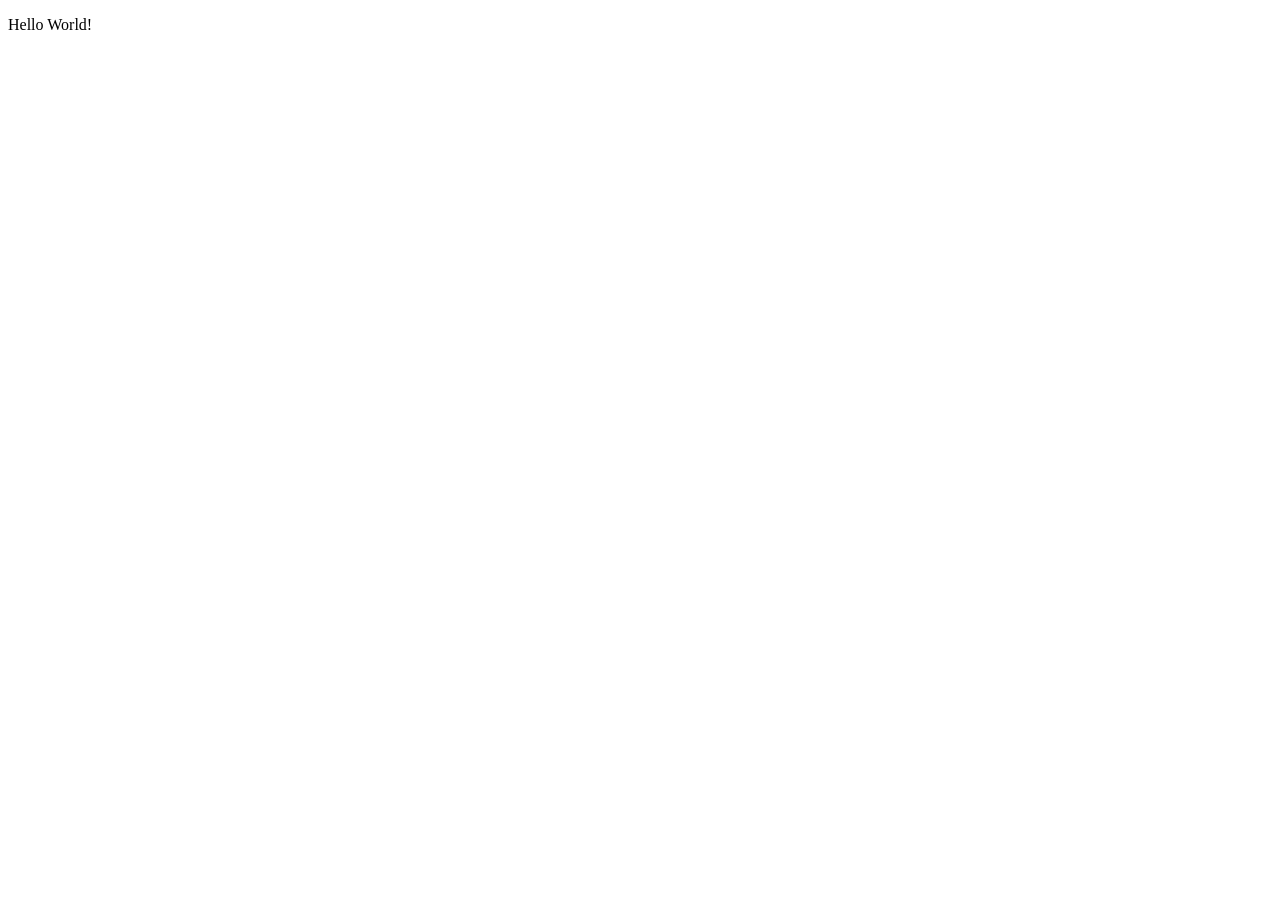
==== index.html @ 2400e933 "commit 2" ====
<!DOCTYPE html>
<html lang="en">
  <head>
    <meta charset="UTF-8" />
    <meta name="viewport" content="width=, initial-scale=1.0" />
    <title>Document</title>
  </head>
  <body>
    <p>Hello World!</p>
  </body>
</html>
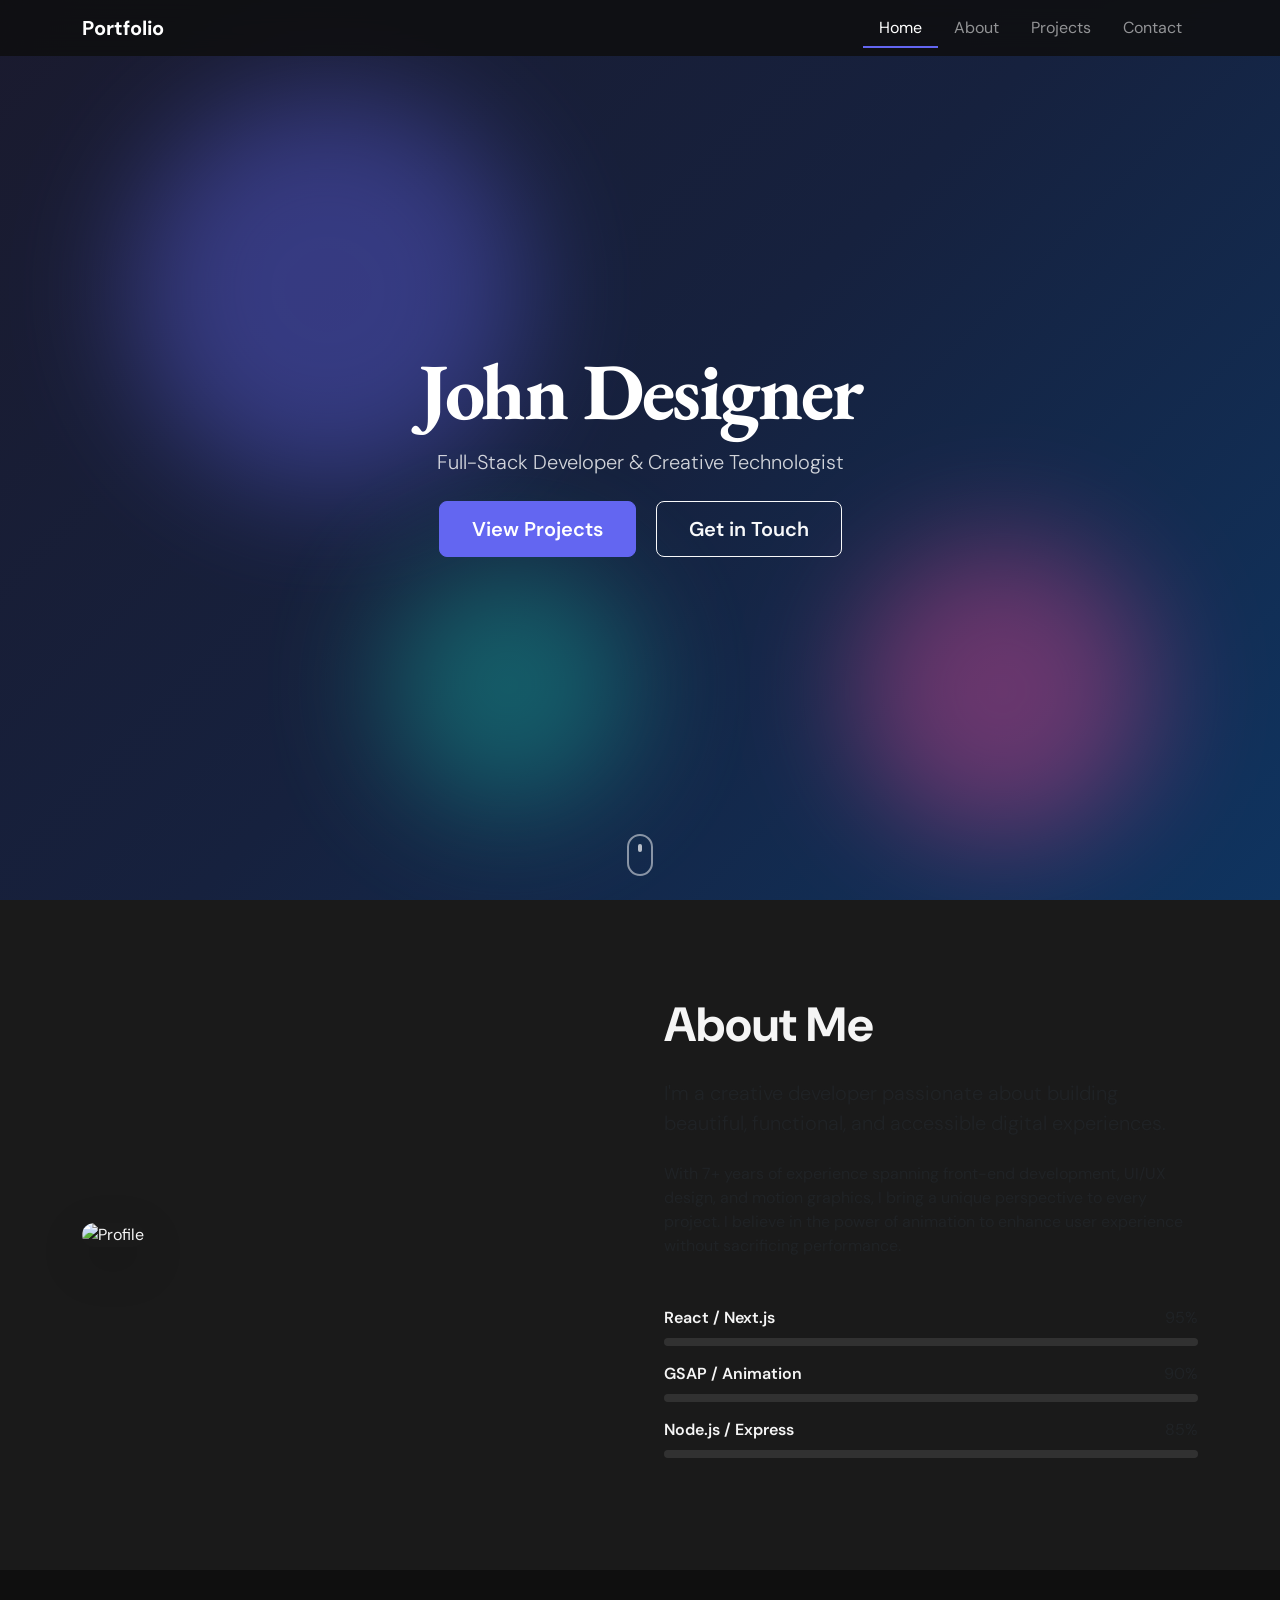
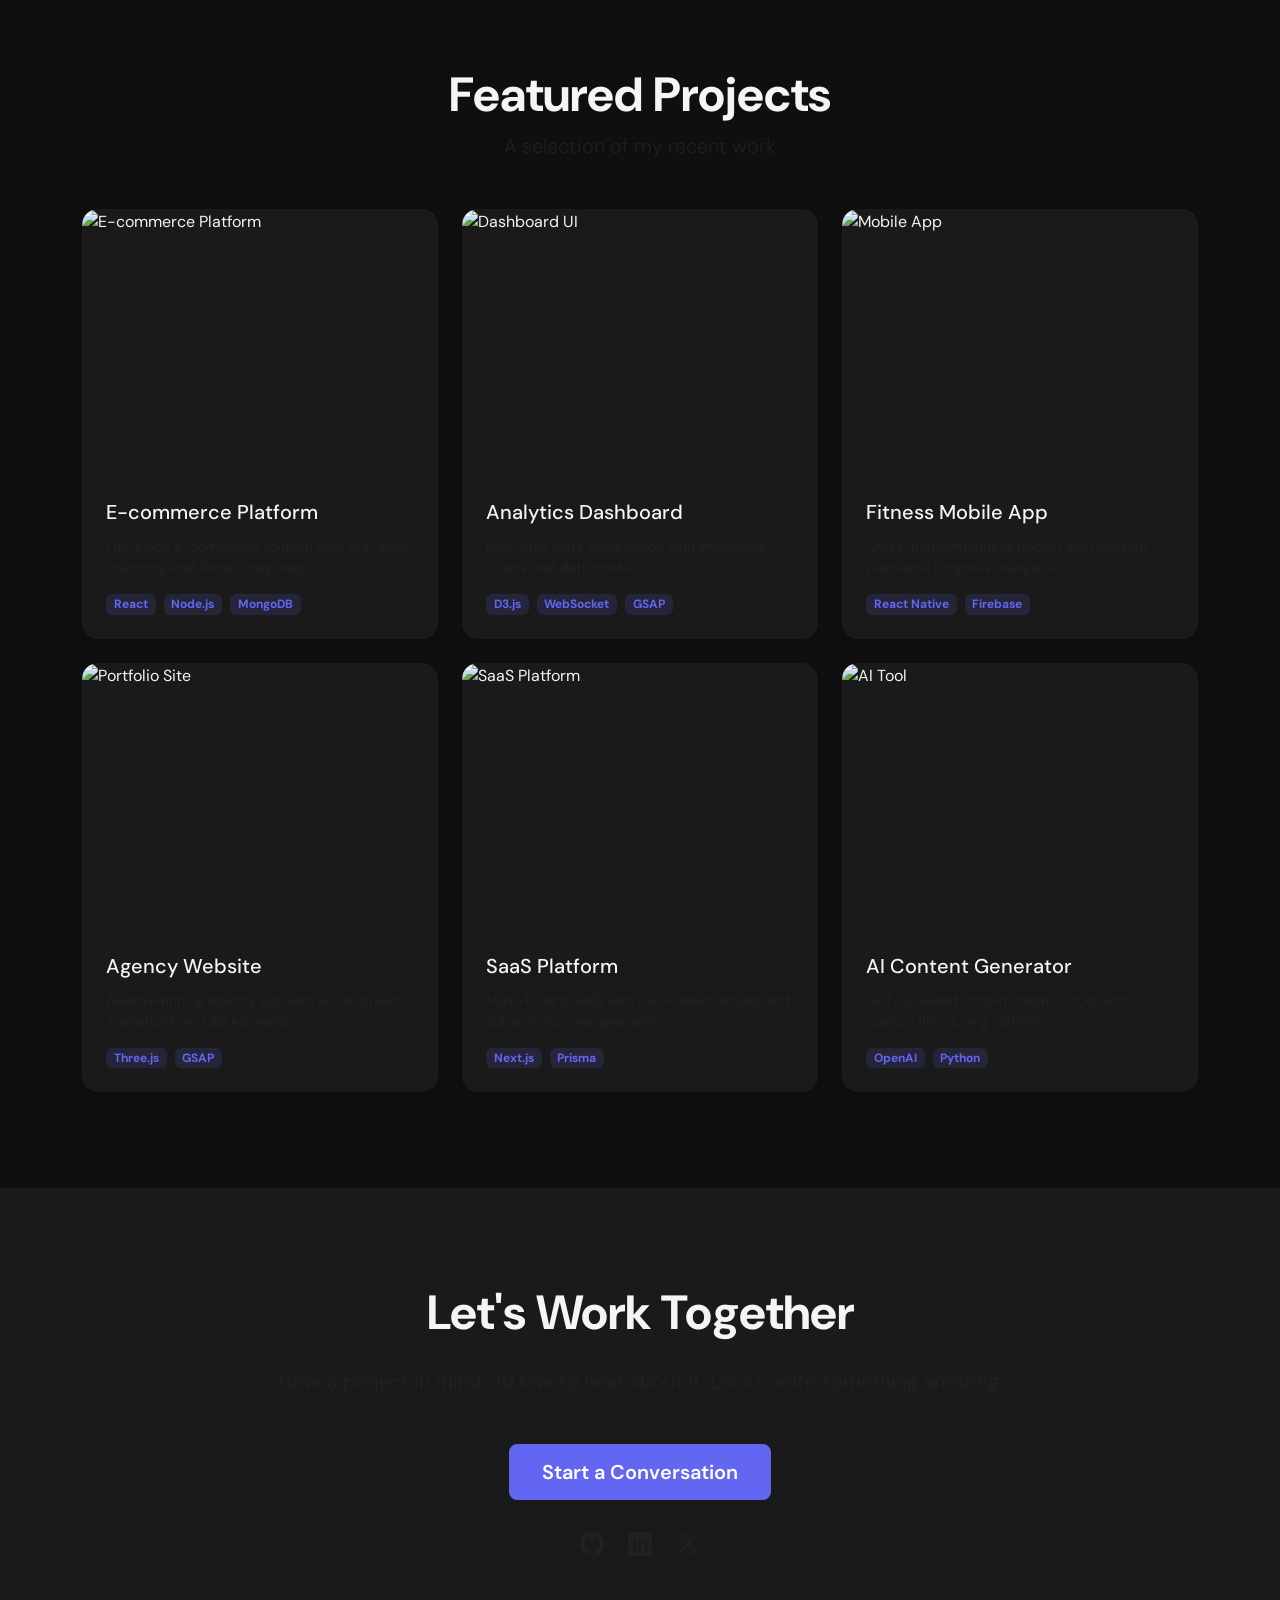
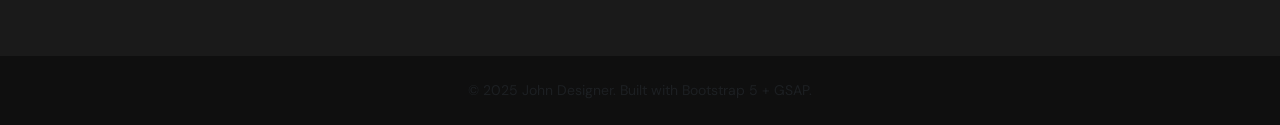
==== commit 16ae8e72: "Template insertion, barrel pattern the CSS, change in fonts" ====
--- a/index.html
+++ b/index.html
@@ -2,10 +2,443 @@
 <html lang="en">
   <head>
     <meta charset="UTF-8" />
-    <meta name="viewport" content="width=, initial-scale=1.0" />
-    <title>Document</title>
+    <meta name="viewport" content="width=device-width, initial-scale=1.0" />
+    <title>Grade 2 Demo: Bootstrap + GSAP Scroll</title>
+
+    <!-- Bootstrap CSS -->
+    <link
+      href="https://cdn.jsdelivr.net/npm/bootstrap@5.3.2/dist/css/bootstrap.min.css"
+      rel="stylesheet"
+    />
+
+    <!--TYPOGRAPHY-->
+
+    <!--Serif Typography-->
+    <link rel="preconnect" href="https://fonts.googleapis.com" />
+    <link rel="preconnect" href="https://fonts.gstatic.com" crossorigin />
+    <link
+      href="https://fonts.googleapis.com/css2?family=EB+Garamond:ital,wght@0,400..800;1,400..800&display=swap"
+      rel="stylesheet"
+    />
+
+    <!--Sans Typography-->
+    <link
+      href="https://fonts.googleapis.com/css2?family=DM+Sans:ital,opsz,wght@0,9..40,100..1000;1,9..40,100..1000&display=swap"
+      rel="stylesheet"
+    />
+
+    <!--Mono Typography-->
+    <link
+      href="https://fonts.googleapis.com/css2?family=IBM+Plex+Mono:ital,wght@0,100;0,200;0,300;0,400;0,500;0,600;0,700;1,100;1,200;1,300;1,400;1,500;1,600;1,700&display=swap"
+      rel="stylesheet"
+    />
+    <link rel="stylesheet" href="./assets/css/index.css" />
+
+    <!-- Custom Scripts -->
+    <script src="./assets/js/main.js" defer></script>
   </head>
-  <body>
-    <p>Hello World!</p>
+  <body data-bs-spy="scroll" data-bs-target="#navbar" data-bs-offset="100">
+    <!-- Navigation -->
+    <nav id="navbar" class="navbar navbar-expand-lg navbar-dark fixed-top">
+      <div class="container">
+        <a class="navbar-brand fw-bold" href="#">Portfolio</a>
+        <button
+          class="navbar-toggler"
+          type="button"
+          data-bs-toggle="collapse"
+          data-bs-target="#navbarNav"
+          aria-controls="navbarNav"
+          aria-expanded="false"
+          aria-label="Toggle navigation"
+        >
+          <span class="navbar-toggler-icon"></span>
+        </button>
+        <div class="collapse navbar-collapse" id="navbarNav">
+          <ul class="navbar-nav ms-auto">
+            <li class="nav-item"><a class="nav-link" href="#hero">Home</a></li>
+            <li class="nav-item">
+              <a class="nav-link" href="#about">About</a>
+            </li>
+            <li class="nav-item">
+              <a class="nav-link" href="#projects">Projects</a>
+            </li>
+            <li class="nav-item">
+              <a class="nav-link" href="#contact">Contact</a>
+            </li>
+          </ul>
+        </div>
+      </div>
+    </nav>
+
+    <main>
+      <!-- Hero Section -->
+      <section
+        id="hero"
+        class="hero min-vh-100 d-flex align-items-center position-relative overflow-hidden"
+      >
+        <!-- Parallax Background -->
+        <div class="hero-bg position-absolute w-100 h-100"></div>
+
+        <!-- Floating shapes (GSAP animated) -->
+        <div class="floating-shapes">
+          <div class="shape shape-1"></div>
+          <div class="shape shape-2"></div>
+          <div class="shape shape-3"></div>
+        </div>
+
+        <div class="container position-relative z-1 text-center text-white">
+          <h1 class="display-1 fw-bold hero-title">John Designer</h1>
+          <p class="lead hero-subtitle mb-4">
+            Full-Stack Developer & Creative Technologist
+          </p>
+          <div class="hero-cta">
+            <a href="#projects" class="btn btn-primary btn-lg me-3"
+              >View Projects</a
+            >
+            <a href="#contact" class="btn btn-outline-light btn-lg"
+              >Get in Touch</a
+            >
+          </div>
+        </div>
+
+        <!-- Scroll indicator -->
+        <div
+          class="scroll-indicator position-absolute bottom-0 start-50 translate-middle-x mb-4"
+        >
+          <div class="mouse"></div>
+        </div>
+      </section>
+
+      <!-- About Section -->
+      <section id="about" class="py-5 py-lg-6 bg-dark">
+        <div class="container">
+          <div class="row align-items-center g-5">
+            <div class="col-lg-6">
+              <div class="about-image gsap-reveal">
+                <img
+                  src="https://picsum.photos/600/700?random=10"
+                  alt="Profile"
+                  class="img-fluid rounded-4 shadow-lg"
+                />
+              </div>
+            </div>
+            <div class="col-lg-6">
+              <h2 class="display-5 fw-bold mb-4 gsap-reveal">About Me</h2>
+              <p class="lead text-muted mb-4 gsap-reveal">
+                I'm a creative developer passionate about building beautiful,
+                functional, and accessible digital experiences.
+              </p>
+              <p class="text-muted gsap-reveal">
+                With 7+ years of experience spanning front-end development,
+                UI/UX design, and motion graphics, I bring a unique perspective
+                to every project. I believe in the power of animation to enhance
+                user experience without sacrificing performance.
+              </p>
+
+              <!-- Skills with animated progress -->
+              <div class="skills mt-5">
+                <div class="skill-item gsap-reveal mb-3">
+                  <div class="d-flex justify-content-between mb-2">
+                    <span class="fw-semibold">React / Next.js</span>
+                    <span class="text-muted">95%</span>
+                  </div>
+                  <div class="progress" style="height: 8px">
+                    <div class="progress-bar skill-bar" data-width="95"></div>
+                  </div>
+                </div>
+                <div class="skill-item gsap-reveal mb-3">
+                  <div class="d-flex justify-content-between mb-2">
+                    <span class="fw-semibold">GSAP / Animation</span>
+                    <span class="text-muted">90%</span>
+                  </div>
+                  <div class="progress" style="height: 8px">
+                    <div class="progress-bar skill-bar" data-width="90"></div>
+                  </div>
+                </div>
+                <div class="skill-item gsap-reveal mb-3">
+                  <div class="d-flex justify-content-between mb-2">
+                    <span class="fw-semibold">Node.js / Express</span>
+                    <span class="text-muted">85%</span>
+                  </div>
+                  <div class="progress" style="height: 8px">
+                    <div class="progress-bar skill-bar" data-width="85"></div>
+                  </div>
+                </div>
+              </div>
+            </div>
+          </div>
+        </div>
+      </section>
+
+      <!-- Projects Section -->
+      <section id="projects" class="py-5 py-lg-6">
+        <div class="container">
+          <div class="text-center mb-5">
+            <h2 class="display-5 fw-bold gsap-reveal">Featured Projects</h2>
+            <p class="lead text-muted gsap-reveal">
+              A selection of my recent work
+            </p>
+          </div>
+
+          <div class="row g-4">
+            <!-- Project Card 1 -->
+            <div class="col-md-6 col-lg-4">
+              <article class="card project-card h-100 border-0 shadow-sm">
+                <div class="card-img-wrapper overflow-hidden">
+                  <img
+                    src="https://picsum.photos/400/300?random=1"
+                    class="card-img-top"
+                    alt="E-commerce Platform"
+                  />
+                </div>
+                <div class="card-body">
+                  <h3 class="card-title h5">E-commerce Platform</h3>
+                  <p class="card-text text-muted small">
+                    Full-stack e-commerce solution with real-time inventory and
+                    Stripe integration.
+                  </p>
+                  <div class="d-flex flex-wrap gap-2">
+                    <span class="badge bg-primary-subtle text-primary"
+                      >React</span
+                    >
+                    <span class="badge bg-primary-subtle text-primary"
+                      >Node.js</span
+                    >
+                    <span class="badge bg-primary-subtle text-primary"
+                      >MongoDB</span
+                    >
+                  </div>
+                </div>
+              </article>
+            </div>
+
+            <!-- Project Card 2 -->
+            <div class="col-md-6 col-lg-4">
+              <article class="card project-card h-100 border-0 shadow-sm">
+                <div class="card-img-wrapper overflow-hidden">
+                  <img
+                    src="https://picsum.photos/400/300?random=2"
+                    class="card-img-top"
+                    alt="Dashboard UI"
+                  />
+                </div>
+                <div class="card-body">
+                  <h3 class="card-title h5">Analytics Dashboard</h3>
+                  <p class="card-text text-muted small">
+                    Real-time data visualization with interactive charts and
+                    dark mode.
+                  </p>
+                  <div class="d-flex flex-wrap gap-2">
+                    <span class="badge bg-primary-subtle text-primary"
+                      >D3.js</span
+                    >
+                    <span class="badge bg-primary-subtle text-primary"
+                      >WebSocket</span
+                    >
+                    <span class="badge bg-primary-subtle text-primary"
+                      >GSAP</span
+                    >
+                  </div>
+                </div>
+              </article>
+            </div>
+
+            <!-- Project Card 3 -->
+            <div class="col-md-6 col-lg-4">
+              <article class="card project-card h-100 border-0 shadow-sm">
+                <div class="card-img-wrapper overflow-hidden">
+                  <img
+                    src="https://picsum.photos/400/300?random=3"
+                    class="card-img-top"
+                    alt="Mobile App"
+                  />
+                </div>
+                <div class="card-body">
+                  <h3 class="card-title h5">Fitness Mobile App</h3>
+                  <p class="card-text text-muted small">
+                    Cross-platform fitness tracker with workout plans and
+                    progress analytics.
+                  </p>
+                  <div class="d-flex flex-wrap gap-2">
+                    <span class="badge bg-primary-subtle text-primary"
+                      >React Native</span
+                    >
+                    <span class="badge bg-primary-subtle text-primary"
+                      >Firebase</span
+                    >
+                  </div>
+                </div>
+              </article>
+            </div>
+
+            <!-- Project Card 4 -->
+            <div class="col-md-6 col-lg-4">
+              <article class="card project-card h-100 border-0 shadow-sm">
+                <div class="card-img-wrapper overflow-hidden">
+                  <img
+                    src="https://picsum.photos/400/300?random=4"
+                    class="card-img-top"
+                    alt="Portfolio Site"
+                  />
+                </div>
+                <div class="card-body">
+                  <h3 class="card-title h5">Agency Website</h3>
+                  <p class="card-text text-muted small">
+                    Award-winning agency site with scroll-driven animations and
+                    3D elements.
+                  </p>
+                  <div class="d-flex flex-wrap gap-2">
+                    <span class="badge bg-primary-subtle text-primary"
+                      >Three.js</span
+                    >
+                    <span class="badge bg-primary-subtle text-primary"
+                      >GSAP</span
+                    >
+                  </div>
+                </div>
+              </article>
+            </div>
+
+            <!-- Project Card 5 -->
+            <div class="col-md-6 col-lg-4">
+              <article class="card project-card h-100 border-0 shadow-sm">
+                <div class="card-img-wrapper overflow-hidden">
+                  <img
+                    src="https://picsum.photos/400/300?random=5"
+                    class="card-img-top"
+                    alt="SaaS Platform"
+                  />
+                </div>
+                <div class="card-body">
+                  <h3 class="card-title h5">SaaS Platform</h3>
+                  <p class="card-text text-muted small">
+                    Multi-tenant SaaS with role-based access and subscription
+                    management.
+                  </p>
+                  <div class="d-flex flex-wrap gap-2">
+                    <span class="badge bg-primary-subtle text-primary"
+                      >Next.js</span
+                    >
+                    <span class="badge bg-primary-subtle text-primary"
+                      >Prisma</span
+                    >
+                  </div>
+                </div>
+              </article>
+            </div>
+
+            <!-- Project Card 6 -->
+            <div class="col-md-6 col-lg-4">
+              <article class="card project-card h-100 border-0 shadow-sm">
+                <div class="card-img-wrapper overflow-hidden">
+                  <img
+                    src="https://picsum.photos/400/300?random=6"
+                    class="card-img-top"
+                    alt="AI Tool"
+                  />
+                </div>
+                <div class="card-body">
+                  <h3 class="card-title h5">AI Content Generator</h3>
+                  <p class="card-text text-muted small">
+                    GPT-powered content creation tool with custom fine-tuning
+                    options.
+                  </p>
+                  <div class="d-flex flex-wrap gap-2">
+                    <span class="badge bg-primary-subtle text-primary"
+                      >OpenAI</span
+                    >
+                    <span class="badge bg-primary-subtle text-primary"
+                      >Python</span
+                    >
+                  </div>
+                </div>
+              </article>
+            </div>
+          </div>
+        </div>
+      </section>
+
+      <!-- Contact Section -->
+      <section id="contact" class="py-5 py-lg-6 bg-dark">
+        <div class="container">
+          <div class="row justify-content-center">
+            <div class="col-lg-8 text-center">
+              <h2 class="display-5 fw-bold mb-4 gsap-reveal">
+                Let's Work Together
+              </h2>
+              <p class="lead text-muted mb-5 gsap-reveal">
+                Have a project in mind? I'd love to hear about it. Let's create
+                something amazing.
+              </p>
+              <div class="gsap-reveal">
+                <a
+                  href="mailto:hello@example.com"
+                  class="btn btn-primary btn-lg mb-4"
+                >
+                  Start a Conversation
+                </a>
+              </div>
+              <div
+                class="social-links gsap-reveal d-flex justify-content-center gap-4"
+              >
+                <a href="#" class="text-muted fs-4" aria-label="GitHub">
+                  <svg
+                    width="24"
+                    height="24"
+                    fill="currentColor"
+                    viewBox="0 0 24 24"
+                  >
+                    <path
+                      d="M12 0c-6.626 0-12 5.373-12 12 0 5.302 3.438 9.8 8.207 11.387.599.111.793-.261.793-.577v-2.234c-3.338.726-4.033-1.416-4.033-1.416-.546-1.387-1.333-1.756-1.333-1.756-1.089-.745.083-.729.083-.729 1.205.084 1.839 1.237 1.839 1.237 1.07 1.834 2.807 1.304 3.492.997.107-.775.418-1.305.762-1.604-2.665-.305-5.467-1.334-5.467-5.931 0-1.311.469-2.381 1.236-3.221-.124-.303-.535-1.524.117-3.176 0 0 1.008-.322 3.301 1.23.957-.266 1.983-.399 3.003-.404 1.02.005 2.047.138 3.006.404 2.291-1.552 3.297-1.23 3.297-1.23.653 1.653.242 2.874.118 3.176.77.84 1.235 1.911 1.235 3.221 0 4.609-2.807 5.624-5.479 5.921.43.372.823 1.102.823 2.222v3.293c0 .319.192.694.801.576 4.765-1.589 8.199-6.086 8.199-11.386 0-6.627-5.373-12-12-12z"
+                    />
+                  </svg>
+                </a>
+                <a href="#" class="text-muted fs-4" aria-label="LinkedIn">
+                  <svg
+                    width="24"
+                    height="24"
+                    fill="currentColor"
+                    viewBox="0 0 24 24"
+                  >
+                    <path
+                      d="M19 0h-14c-2.761 0-5 2.239-5 5v14c0 2.761 2.239 5 5 5h14c2.762 0 5-2.239 5-5v-14c0-2.761-2.238-5-5-5zm-11 19h-3v-11h3v11zm-1.5-12.268c-.966 0-1.75-.79-1.75-1.764s.784-1.764 1.75-1.764 1.75.79 1.75 1.764-.783 1.764-1.75 1.764zm13.5 12.268h-3v-5.604c0-3.368-4-3.113-4 0v5.604h-3v-11h3v1.765c1.396-2.586 7-2.777 7 2.476v6.759z"
+                    />
+                  </svg>
+                </a>
+                <a href="#" class="text-muted fs-4" aria-label="Twitter">
+                  <svg
+                    width="24"
+                    height="24"
+                    fill="currentColor"
+                    viewBox="0 0 24 24"
+                  >
+                    <path
+                      d="M18.244 2.25h3.308l-7.227 8.26 8.502 11.24H16.17l-5.214-6.817L4.99 21.75H1.68l7.73-8.835L1.254 2.25H8.08l4.713 6.231zm-1.161 17.52h1.833L7.084 4.126H5.117z"
+                    />
+                  </svg>
+                </a>
+              </div>
+            </div>
+          </div>
+        </div>
+      </section>
+    </main>
+
+    <!-- Footer -->
+    <footer class="py-4 text-center text-muted small">
+      <div class="container">
+        <p class="mb-0">
+          &copy; 2025 John Designer. Built with Bootstrap 5 + GSAP.
+        </p>
+      </div>
+    </footer>
+
+    <!-- Bootstrap JS -->
+    <script src="https://cdn.jsdelivr.net/npm/bootstrap@5.3.2/dist/js/bootstrap.bundle.min.js"></script>
+
+    <!-- GSAP + Plugins -->
+    <script src="https://cdn.jsdelivr.net/npm/gsap@3.12/dist/gsap.min.js"></script>
+    <script src="https://cdn.jsdelivr.net/npm/gsap@3.12/dist/ScrollTrigger.min.js"></script>
+    <script src="https://cdn.jsdelivr.net/npm/gsap@3.12/dist/ScrollToPlugin.min.js"></script>
   </body>
 </html>
--- a/assets/css/index.css
+++ b/assets/css/index.css
@@ -0,0 +1,8 @@
+/*barrel pattern design*/
+
+@import url(theme.css);
+@import url(base.css);
+@import url(navigation.css);
+@import url(style.css);
+@import url(accesibility.css);
+@import url(responsive.css);
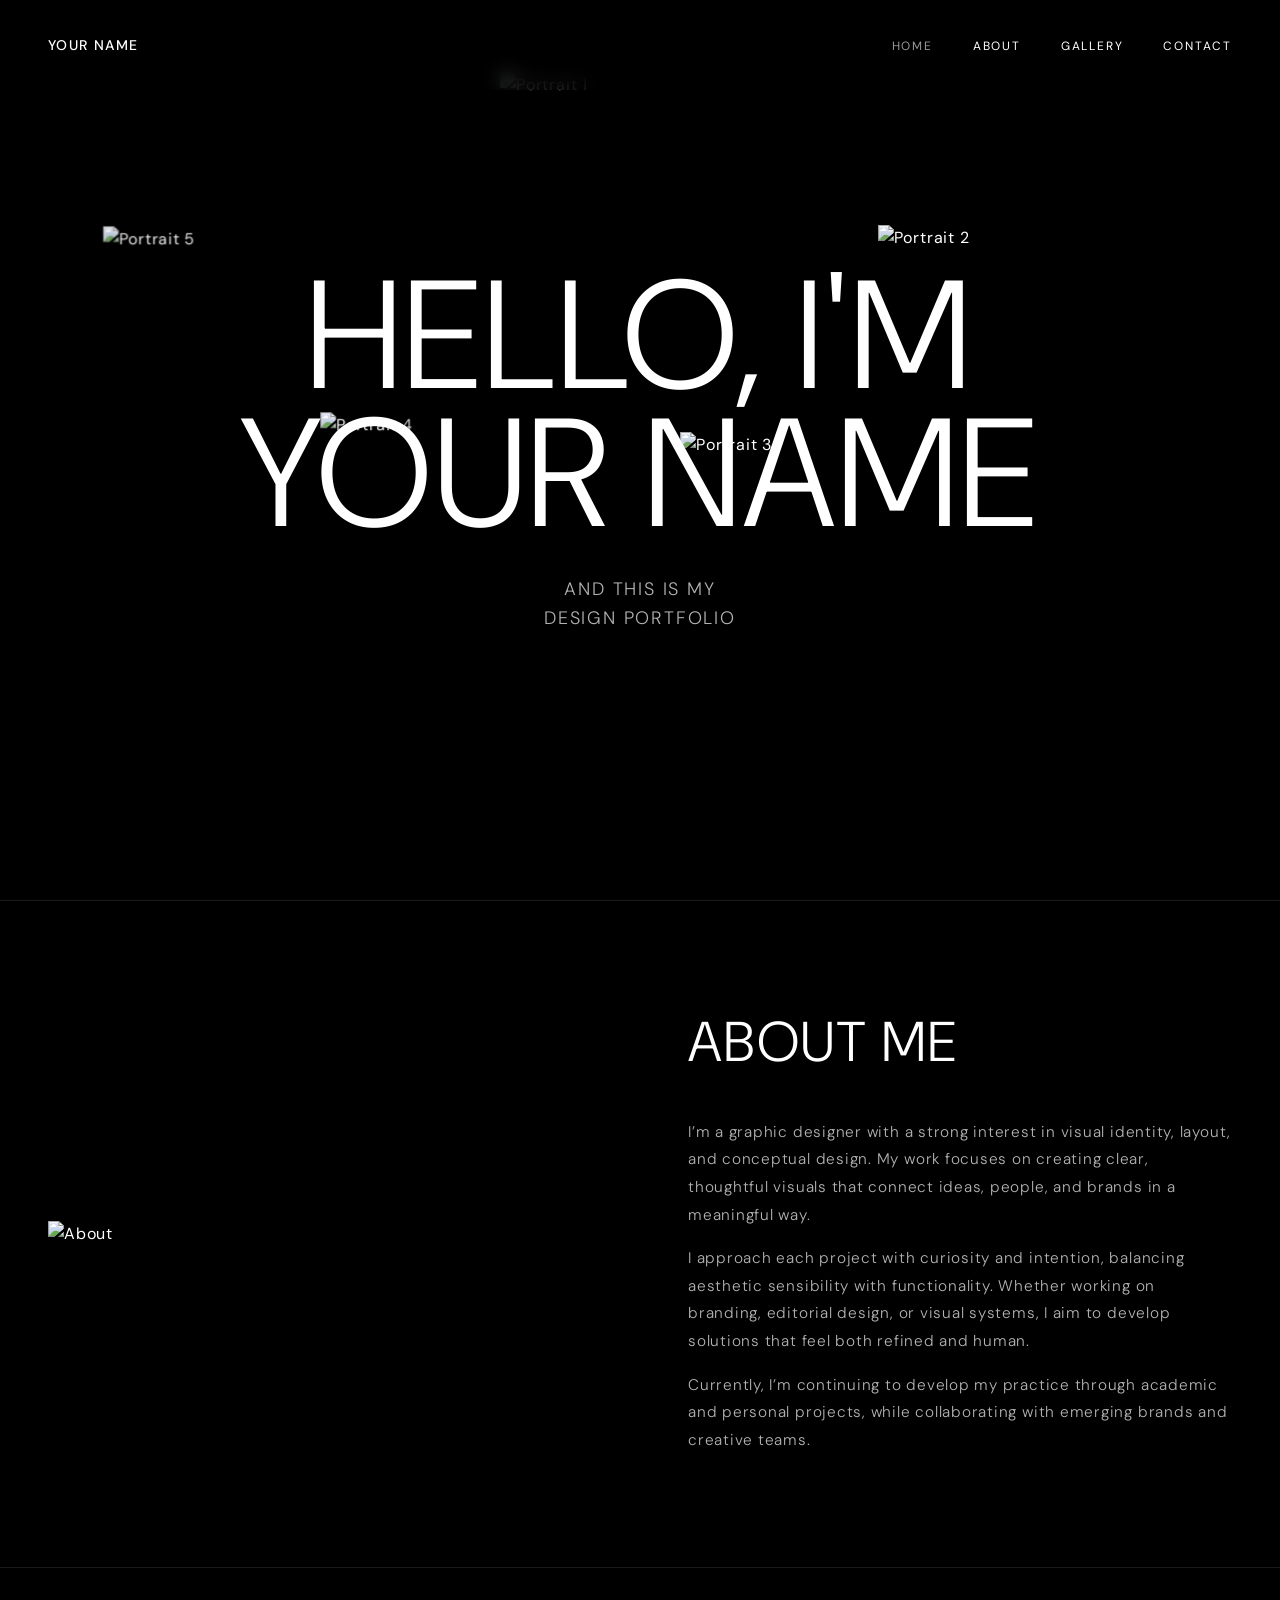
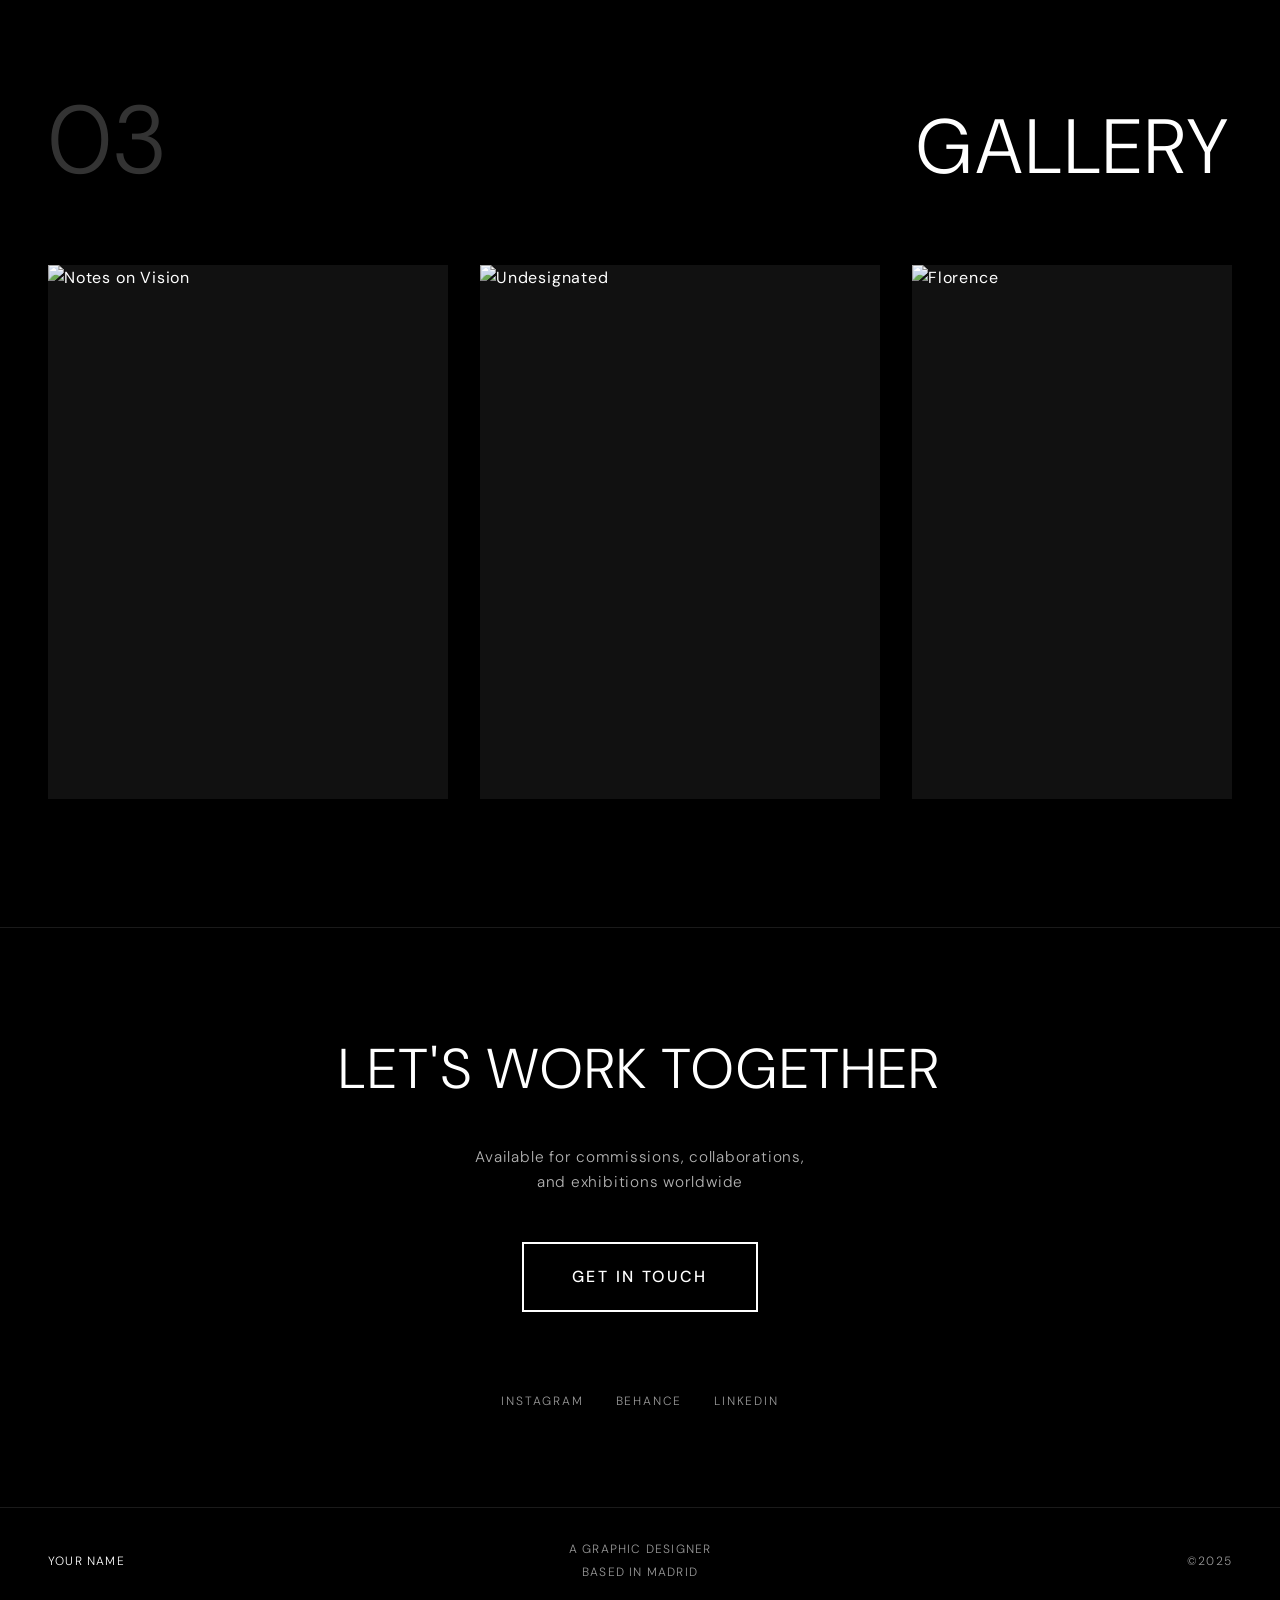
==== commit 03aa1771: "Template changed 30/12" ====
--- a/index.html
+++ b/index.html
@@ -3,442 +3,214 @@
   <head>
     <meta charset="UTF-8" />
     <meta name="viewport" content="width=device-width, initial-scale=1.0" />
-    <title>Grade 2 Demo: Bootstrap + GSAP Scroll</title>
-
-    <!-- Bootstrap CSS -->
-    <link
-      href="https://cdn.jsdelivr.net/npm/bootstrap@5.3.2/dist/css/bootstrap.min.css"
-      rel="stylesheet"
-    />
-
-    <!--TYPOGRAPHY-->
-
-    <!--Serif Typography-->
+    <title>Your Name - Photographer</title>
+
+    <!-- Typography -->
     <link rel="preconnect" href="https://fonts.googleapis.com" />
     <link rel="preconnect" href="https://fonts.gstatic.com" crossorigin />
-    <link
-      href="https://fonts.googleapis.com/css2?family=EB+Garamond:ital,wght@0,400..800;1,400..800&display=swap"
-      rel="stylesheet"
-    />
-
-    <!--Sans Typography-->
     <link
       href="https://fonts.googleapis.com/css2?family=DM+Sans:ital,opsz,wght@0,9..40,100..1000;1,9..40,100..1000&display=swap"
       rel="stylesheet"
     />
-
-    <!--Mono Typography-->
     <link
-      href="https://fonts.googleapis.com/css2?family=IBM+Plex+Mono:ital,wght@0,100;0,200;0,300;0,400;0,500;0,600;0,700;1,100;1,200;1,300;1,400;1,500;1,600;1,700&display=swap"
+      href="https://fonts.googleapis.com/css2?family=EB+Garamond:wght@300;400;500;600&display=swap"
       rel="stylesheet"
     />
-    <link rel="stylesheet" href="./assets/css/index.css" />
-
-    <!-- Custom Scripts -->
+    <!-- CSS FILE -->
+    <link rel="stylesheet" href="./assets/css/claude.css" />
+
+    <!-- JAVASCRIPT FILE -->
     <script src="./assets/js/main.js" defer></script>
   </head>
-  <body data-bs-spy="scroll" data-bs-target="#navbar" data-bs-offset="100">
+  <body data-bs-spy="scroll" data-bs-target="#navbar">
     <!-- Navigation -->
-    <nav id="navbar" class="navbar navbar-expand-lg navbar-dark fixed-top">
-      <div class="container">
-        <a class="navbar-brand fw-bold" href="#">Portfolio</a>
-        <button
-          class="navbar-toggler"
-          type="button"
-          data-bs-toggle="collapse"
-          data-bs-target="#navbarNav"
-          aria-controls="navbarNav"
-          aria-expanded="false"
-          aria-label="Toggle navigation"
-        >
-          <span class="navbar-toggler-icon"></span>
-        </button>
-        <div class="collapse navbar-collapse" id="navbarNav">
-          <ul class="navbar-nav ms-auto">
-            <li class="nav-item"><a class="nav-link" href="#hero">Home</a></li>
-            <li class="nav-item">
-              <a class="nav-link" href="#about">About</a>
-            </li>
-            <li class="nav-item">
-              <a class="nav-link" href="#projects">Projects</a>
-            </li>
-            <li class="nav-item">
-              <a class="nav-link" href="#contact">Contact</a>
-            </li>
-          </ul>
-        </div>
-      </div>
+    <nav id="navbar" class="navbar">
+      <a class="navbar-brand" href="#">YOUR NAME</a>
+      <ul class="navbar-nav">
+        <li class="nav-item"><a class="nav-link" href="#hero">HOME</a></li>
+        <li class="nav-item"><a class="nav-link" href="#about">ABOUT</a></li>
+        <li class="nav-item">
+          <a class="nav-link" href="#projects">GALLERY</a>
+        </li>
+        <li class="nav-item">
+          <a class="nav-link" href="#contact">CONTACT</a>
+        </li>
+      </ul>
     </nav>
 
     <main>
       <!-- Hero Section -->
-      <section
-        id="hero"
-        class="hero min-vh-100 d-flex align-items-center position-relative overflow-hidden"
-      >
-        <!-- Parallax Background -->
-        <div class="hero-bg position-absolute w-100 h-100"></div>
-
-        <!-- Floating shapes (GSAP animated) -->
-        <div class="floating-shapes">
-          <div class="shape shape-1"></div>
-          <div class="shape shape-2"></div>
-          <div class="shape shape-3"></div>
-        </div>
-
-        <div class="container position-relative z-1 text-center text-white">
-          <h1 class="display-1 fw-bold hero-title">John Designer</h1>
-          <p class="lead hero-subtitle mb-4">
-            Full-Stack Developer & Creative Technologist
-          </p>
-          <div class="hero-cta">
-            <a href="#projects" class="btn btn-primary btn-lg me-3"
-              >View Projects</a
-            >
-            <a href="#contact" class="btn btn-outline-light btn-lg"
-              >Get in Touch</a
-            >
+      <section id="hero" class="hero">
+        <div class="hero-content">
+          <h1 class="hero-title">HELLO, I'M<br />YOUR NAME</h1>
+          <p class="hero-subtitle">AND THIS IS MY<br />DESIGN PORTFOLIO</p>
+        </div>
+
+        <!-- Floating Images -->
+        <img
+          src="https://picsum.photos/280/380?random=1"
+          alt="Portrait 1"
+          class="hero-image hero-image-1"
+        />
+        <img
+          src="https://picsum.photos/320/420?random=2"
+          alt="Portrait 2"
+          class="hero-image hero-image-2"
+        />
+        <img
+          src="https://picsum.photos/260/340?random=3"
+          alt="Portrait 3"
+          class="hero-image hero-image-3"
+        />
+        <img
+          src="https://picsum.photos/300/400?random=4"
+          alt="Portrait 4"
+          class="hero-image hero-image-4"
+        />
+        <img
+          src="https://picsum.photos/290/390?random=5"
+          alt="Portrait 5"
+          class="hero-image hero-image-5"
+        />
+      </section>
+
+      <!-- About Section -->
+      <section id="about">
+        <div class="about-grid">
+          <div class="about-image">
+            <img src="https://picsum.photos/600/700?random=2" alt="About" />
           </div>
-        </div>
-
-        <!-- Scroll indicator -->
-        <div
-          class="scroll-indicator position-absolute bottom-0 start-50 translate-middle-x mb-4"
-        >
-          <div class="mouse"></div>
-        </div>
-      </section>
-
-      <!-- About Section -->
-      <section id="about" class="py-5 py-lg-6 bg-dark">
-        <div class="container">
-          <div class="row align-items-center g-5">
-            <div class="col-lg-6">
-              <div class="about-image gsap-reveal">
-                <img
-                  src="https://picsum.photos/600/700?random=10"
-                  alt="Profile"
-                  class="img-fluid rounded-4 shadow-lg"
-                />
-              </div>
-            </div>
-            <div class="col-lg-6">
-              <h2 class="display-5 fw-bold mb-4 gsap-reveal">About Me</h2>
-              <p class="lead text-muted mb-4 gsap-reveal">
-                I'm a creative developer passionate about building beautiful,
-                functional, and accessible digital experiences.
-              </p>
-              <p class="text-muted gsap-reveal">
-                With 7+ years of experience spanning front-end development,
-                UI/UX design, and motion graphics, I bring a unique perspective
-                to every project. I believe in the power of animation to enhance
-                user experience without sacrificing performance.
-              </p>
-
-              <!-- Skills with animated progress -->
-              <div class="skills mt-5">
-                <div class="skill-item gsap-reveal mb-3">
-                  <div class="d-flex justify-content-between mb-2">
-                    <span class="fw-semibold">React / Next.js</span>
-                    <span class="text-muted">95%</span>
-                  </div>
-                  <div class="progress" style="height: 8px">
-                    <div class="progress-bar skill-bar" data-width="95"></div>
-                  </div>
-                </div>
-                <div class="skill-item gsap-reveal mb-3">
-                  <div class="d-flex justify-content-between mb-2">
-                    <span class="fw-semibold">GSAP / Animation</span>
-                    <span class="text-muted">90%</span>
-                  </div>
-                  <div class="progress" style="height: 8px">
-                    <div class="progress-bar skill-bar" data-width="90"></div>
-                  </div>
-                </div>
-                <div class="skill-item gsap-reveal mb-3">
-                  <div class="d-flex justify-content-between mb-2">
-                    <span class="fw-semibold">Node.js / Express</span>
-                    <span class="text-muted">85%</span>
-                  </div>
-                  <div class="progress" style="height: 8px">
-                    <div class="progress-bar skill-bar" data-width="85"></div>
-                  </div>
-                </div>
-              </div>
-            </div>
-          </div>
-        </div>
-      </section>
-
-      <!-- Projects Section -->
-      <section id="projects" class="py-5 py-lg-6">
-        <div class="container">
-          <div class="text-center mb-5">
-            <h2 class="display-5 fw-bold gsap-reveal">Featured Projects</h2>
-            <p class="lead text-muted gsap-reveal">
-              A selection of my recent work
+          <div class="about-text">
+            <h2>About Me</h2>
+            <p>
+              I’m a graphic designer with a strong interest in visual identity,
+              layout, and conceptual design. My work focuses on creating clear,
+              thoughtful visuals that connect ideas, people, and brands in a
+              meaningful way.
+            </p>
+            <p>
+              I approach each project with curiosity and intention, balancing
+              aesthetic sensibility with functionality. Whether working on
+              branding, editorial design, or visual systems, I aim to develop
+              solutions that feel both refined and human.
+            </p>
+            <p>
+              Currently, I’m continuing to develop my practice through academic
+              and personal projects, while collaborating with emerging brands
+              and creative teams.
             </p>
           </div>
-
-          <div class="row g-4">
-            <!-- Project Card 1 -->
-            <div class="col-md-6 col-lg-4">
-              <article class="card project-card h-100 border-0 shadow-sm">
-                <div class="card-img-wrapper overflow-hidden">
-                  <img
-                    src="https://picsum.photos/400/300?random=1"
-                    class="card-img-top"
-                    alt="E-commerce Platform"
-                  />
-                </div>
-                <div class="card-body">
-                  <h3 class="card-title h5">E-commerce Platform</h3>
-                  <p class="card-text text-muted small">
-                    Full-stack e-commerce solution with real-time inventory and
-                    Stripe integration.
-                  </p>
-                  <div class="d-flex flex-wrap gap-2">
-                    <span class="badge bg-primary-subtle text-primary"
-                      >React</span
-                    >
-                    <span class="badge bg-primary-subtle text-primary"
-                      >Node.js</span
-                    >
-                    <span class="badge bg-primary-subtle text-primary"
-                      >MongoDB</span
-                    >
-                  </div>
-                </div>
-              </article>
-            </div>
-
-            <!-- Project Card 2 -->
-            <div class="col-md-6 col-lg-4">
-              <article class="card project-card h-100 border-0 shadow-sm">
-                <div class="card-img-wrapper overflow-hidden">
-                  <img
-                    src="https://picsum.photos/400/300?random=2"
-                    class="card-img-top"
-                    alt="Dashboard UI"
-                  />
-                </div>
-                <div class="card-body">
-                  <h3 class="card-title h5">Analytics Dashboard</h3>
-                  <p class="card-text text-muted small">
-                    Real-time data visualization with interactive charts and
-                    dark mode.
-                  </p>
-                  <div class="d-flex flex-wrap gap-2">
-                    <span class="badge bg-primary-subtle text-primary"
-                      >D3.js</span
-                    >
-                    <span class="badge bg-primary-subtle text-primary"
-                      >WebSocket</span
-                    >
-                    <span class="badge bg-primary-subtle text-primary"
-                      >GSAP</span
-                    >
-                  </div>
-                </div>
-              </article>
-            </div>
-
-            <!-- Project Card 3 -->
-            <div class="col-md-6 col-lg-4">
-              <article class="card project-card h-100 border-0 shadow-sm">
-                <div class="card-img-wrapper overflow-hidden">
-                  <img
-                    src="https://picsum.photos/400/300?random=3"
-                    class="card-img-top"
-                    alt="Mobile App"
-                  />
-                </div>
-                <div class="card-body">
-                  <h3 class="card-title h5">Fitness Mobile App</h3>
-                  <p class="card-text text-muted small">
-                    Cross-platform fitness tracker with workout plans and
-                    progress analytics.
-                  </p>
-                  <div class="d-flex flex-wrap gap-2">
-                    <span class="badge bg-primary-subtle text-primary"
-                      >React Native</span
-                    >
-                    <span class="badge bg-primary-subtle text-primary"
-                      >Firebase</span
-                    >
-                  </div>
-                </div>
-              </article>
-            </div>
-
-            <!-- Project Card 4 -->
-            <div class="col-md-6 col-lg-4">
-              <article class="card project-card h-100 border-0 shadow-sm">
-                <div class="card-img-wrapper overflow-hidden">
-                  <img
-                    src="https://picsum.photos/400/300?random=4"
-                    class="card-img-top"
-                    alt="Portfolio Site"
-                  />
-                </div>
-                <div class="card-body">
-                  <h3 class="card-title h5">Agency Website</h3>
-                  <p class="card-text text-muted small">
-                    Award-winning agency site with scroll-driven animations and
-                    3D elements.
-                  </p>
-                  <div class="d-flex flex-wrap gap-2">
-                    <span class="badge bg-primary-subtle text-primary"
-                      >Three.js</span
-                    >
-                    <span class="badge bg-primary-subtle text-primary"
-                      >GSAP</span
-                    >
-                  </div>
-                </div>
-              </article>
-            </div>
-
-            <!-- Project Card 5 -->
-            <div class="col-md-6 col-lg-4">
-              <article class="card project-card h-100 border-0 shadow-sm">
-                <div class="card-img-wrapper overflow-hidden">
-                  <img
-                    src="https://picsum.photos/400/300?random=5"
-                    class="card-img-top"
-                    alt="SaaS Platform"
-                  />
-                </div>
-                <div class="card-body">
-                  <h3 class="card-title h5">SaaS Platform</h3>
-                  <p class="card-text text-muted small">
-                    Multi-tenant SaaS with role-based access and subscription
-                    management.
-                  </p>
-                  <div class="d-flex flex-wrap gap-2">
-                    <span class="badge bg-primary-subtle text-primary"
-                      >Next.js</span
-                    >
-                    <span class="badge bg-primary-subtle text-primary"
-                      >Prisma</span
-                    >
-                  </div>
-                </div>
-              </article>
-            </div>
-
-            <!-- Project Card 6 -->
-            <div class="col-md-6 col-lg-4">
-              <article class="card project-card h-100 border-0 shadow-sm">
-                <div class="card-img-wrapper overflow-hidden">
-                  <img
-                    src="https://picsum.photos/400/300?random=6"
-                    class="card-img-top"
-                    alt="AI Tool"
-                  />
-                </div>
-                <div class="card-body">
-                  <h3 class="card-title h5">AI Content Generator</h3>
-                  <p class="card-text text-muted small">
-                    GPT-powered content creation tool with custom fine-tuning
-                    options.
-                  </p>
-                  <div class="d-flex flex-wrap gap-2">
-                    <span class="badge bg-primary-subtle text-primary"
-                      >OpenAI</span
-                    >
-                    <span class="badge bg-primary-subtle text-primary"
-                      >Python</span
-                    >
-                  </div>
-                </div>
-              </article>
-            </div>
-          </div>
+        </div>
+      </section>
+
+      <!-- Projects Section -->
+      <section id="projects">
+        <div class="section-header">
+          <div class="section-number">03</div>
+          <h2 class="section-title">GALLERY</h2>
+        </div>
+
+        <div class="projects-grid">
+          <!-- Project 1 -->
+          <article class="project-card">
+            <img
+              src="https://picsum.photos/400/600?random=3"
+              alt="Notes on Vision"
+            />
+            <div class="project-info">
+              <h3 class="project-title">Project 01</h3>
+              <p class="project-count">Short Description</p>
+            </div>
+          </article>
+
+          <!-- Project 2 -->
+          <article class="project-card">
+            <img
+              src="https://picsum.photos/400/600?random=4"
+              alt="Undesignated"
+            />
+            <div class="project-info">
+              <h3 class="project-title">Project 02</h3>
+              <p class="project-count">Short Description</p>
+            </div>
+          </article>
+
+          <!-- Project 3 -->
+          <article class="project-card">
+            <img src="https://picsum.photos/400/600?random=5" alt="Florence" />
+            <div class="project-info">
+              <h3 class="project-title">Project 03</h3>
+              <p class="project-count">Short Description</p>
+            </div>
+          </article>
+
+          <!-- Project 4 -->
+          <article class="project-card">
+            <img src="https://picsum.photos/400/600?random=6" alt="Coherence" />
+            <div class="project-info">
+              <h3 class="project-title">Project 04</h3>
+              <p class="project-count">Short Description</p>
+            </div>
+          </article>
+
+          <!-- Project 5 -->
+          <article class="project-card">
+            <img src="https://picsum.photos/400/600?random=7" alt="We Dance" />
+            <div class="project-info">
+              <h3 class="project-title">Project 05</h3>
+              <p class="project-count">Short Description</p>
+            </div>
+          </article>
+
+          <!-- Project 6 -->
+          <article class="project-card">
+            <img
+              src="https://picsum.photos/400/600?random=8"
+              alt="Urban Stories"
+            />
+            <div class="project-info">
+              <h3 class="project-title">Project 06</h3>
+              <p class="project-count">Short Description</p>
+            </div>
+          </article>
         </div>
       </section>
 
       <!-- Contact Section -->
-      <section id="contact" class="py-5 py-lg-6 bg-dark">
-        <div class="container">
-          <div class="row justify-content-center">
-            <div class="col-lg-8 text-center">
-              <h2 class="display-5 fw-bold mb-4 gsap-reveal">
-                Let's Work Together
-              </h2>
-              <p class="lead text-muted mb-5 gsap-reveal">
-                Have a project in mind? I'd love to hear about it. Let's create
-                something amazing.
-              </p>
-              <div class="gsap-reveal">
-                <a
-                  href="mailto:hello@example.com"
-                  class="btn btn-primary btn-lg mb-4"
-                >
-                  Start a Conversation
-                </a>
-              </div>
-              <div
-                class="social-links gsap-reveal d-flex justify-content-center gap-4"
-              >
-                <a href="#" class="text-muted fs-4" aria-label="GitHub">
-                  <svg
-                    width="24"
-                    height="24"
-                    fill="currentColor"
-                    viewBox="0 0 24 24"
-                  >
-                    <path
-                      d="M12 0c-6.626 0-12 5.373-12 12 0 5.302 3.438 9.8 8.207 11.387.599.111.793-.261.793-.577v-2.234c-3.338.726-4.033-1.416-4.033-1.416-.546-1.387-1.333-1.756-1.333-1.756-1.089-.745.083-.729.083-.729 1.205.084 1.839 1.237 1.839 1.237 1.07 1.834 2.807 1.304 3.492.997.107-.775.418-1.305.762-1.604-2.665-.305-5.467-1.334-5.467-5.931 0-1.311.469-2.381 1.236-3.221-.124-.303-.535-1.524.117-3.176 0 0 1.008-.322 3.301 1.23.957-.266 1.983-.399 3.003-.404 1.02.005 2.047.138 3.006.404 2.291-1.552 3.297-1.23 3.297-1.23.653 1.653.242 2.874.118 3.176.77.84 1.235 1.911 1.235 3.221 0 4.609-2.807 5.624-5.479 5.921.43.372.823 1.102.823 2.222v3.293c0 .319.192.694.801.576 4.765-1.589 8.199-6.086 8.199-11.386 0-6.627-5.373-12-12-12z"
-                    />
-                  </svg>
-                </a>
-                <a href="#" class="text-muted fs-4" aria-label="LinkedIn">
-                  <svg
-                    width="24"
-                    height="24"
-                    fill="currentColor"
-                    viewBox="0 0 24 24"
-                  >
-                    <path
-                      d="M19 0h-14c-2.761 0-5 2.239-5 5v14c0 2.761 2.239 5 5 5h14c2.762 0 5-2.239 5-5v-14c0-2.761-2.238-5-5-5zm-11 19h-3v-11h3v11zm-1.5-12.268c-.966 0-1.75-.79-1.75-1.764s.784-1.764 1.75-1.764 1.75.79 1.75 1.764-.783 1.764-1.75 1.764zm13.5 12.268h-3v-5.604c0-3.368-4-3.113-4 0v5.604h-3v-11h3v1.765c1.396-2.586 7-2.777 7 2.476v6.759z"
-                    />
-                  </svg>
-                </a>
-                <a href="#" class="text-muted fs-4" aria-label="Twitter">
-                  <svg
-                    width="24"
-                    height="24"
-                    fill="currentColor"
-                    viewBox="0 0 24 24"
-                  >
-                    <path
-                      d="M18.244 2.25h3.308l-7.227 8.26 8.502 11.24H16.17l-5.214-6.817L4.99 21.75H1.68l7.73-8.835L1.254 2.25H8.08l4.713 6.231zm-1.161 17.52h1.833L7.084 4.126H5.117z"
-                    />
-                  </svg>
-                </a>
-              </div>
-            </div>
-          </div>
+      <section id="contact">
+        <h2>Let's Work Together</h2>
+        <p>
+          Available for commissions, collaborations,<br />and exhibitions
+          worldwide
+        </p>
+        <a href="mailto:hello@yourname.com" class="contact-email"
+          >Get in Touch</a
+        >
+
+        <div class="social-links">
+          <a href="#">Instagram</a>
+          <a href="#">Behance</a>
+          <a href="#">LinkedIn</a>
         </div>
       </section>
     </main>
 
     <!-- Footer -->
-    <footer class="py-4 text-center text-muted small">
-      <div class="container">
-        <p class="mb-0">
-          &copy; 2025 John Designer. Built with Bootstrap 5 + GSAP.
-        </p>
+    <footer>
+      <div class="footer-left">
+        <span>YOUR NAME</span>
+      </div>
+      <div class="footer-center">
+        <span>A Graphic Designer</span>
+        <span>Based in Madrid</span>
+      </div>
+      <div class="footer-right">
+        <span>©2025</span>
       </div>
     </footer>
 
-    <!-- Bootstrap JS -->
-    <script src="https://cdn.jsdelivr.net/npm/bootstrap@5.3.2/dist/js/bootstrap.bundle.min.js"></script>
-
-    <!-- GSAP + Plugins -->
+    <!-- GSAP -->
     <script src="https://cdn.jsdelivr.net/npm/gsap@3.12/dist/gsap.min.js"></script>
     <script src="https://cdn.jsdelivr.net/npm/gsap@3.12/dist/ScrollTrigger.min.js"></script>
-    <script src="https://cdn.jsdelivr.net/npm/gsap@3.12/dist/ScrollToPlugin.min.js"></script>
   </body>
 </html>
--- a/assets/css/claude.css
+++ b/assets/css/claude.css
@@ -0,0 +1,578 @@
+/* ==========================================================================
+   Minimalist Photography Portfolio
+   ========================================================================== */
+
+/* --------------------------------------------------------------------------
+   1. CSS Custom Properties
+   -------------------------------------------------------------------------- */
+:root {
+  --color-bg: #000000;
+  --color-text: #ffffff;
+  --color-text-muted: rgba(255, 255, 255, 0.6);
+  --color-border: rgba(255, 255, 255, 0.1);
+
+  --font-main: "DM Sans", -apple-system, BlinkMacSystemFont, sans-serif;
+  --font-serif: "EB Garamond", serif;
+
+  --spacing-xs: 0.5rem;
+  --spacing-sm: 1rem;
+  --spacing-md: 2rem;
+  --spacing-lg: 3rem;
+  --spacing-xl: 6rem;
+
+  --transition: all 0.3s ease;
+}
+
+/* --------------------------------------------------------------------------
+   2. Reset & Base
+   -------------------------------------------------------------------------- */
+* {
+  margin: 0;
+  padding: 0;
+  box-sizing: border-box;
+}
+
+body {
+  font-family: var(--font-main);
+  background-color: var(--color-bg);
+  color: var(--color-text);
+  line-height: 1.6;
+  letter-spacing: 0.05em;
+  overflow-x: hidden;
+}
+
+img {
+  max-width: 100%;
+  display: block;
+}
+
+a {
+  color: inherit;
+  text-decoration: none;
+}
+
+/* --------------------------------------------------------------------------
+   3. Navigation
+   -------------------------------------------------------------------------- */
+.navbar {
+  position: fixed;
+  top: 0;
+  left: 0;
+  right: 0;
+  display: flex;
+  justify-content: space-between;
+  align-items: center;
+  padding: 2rem 3rem;
+  z-index: 1000;
+  background: rgba(0, 0, 0, 0.8);
+  backdrop-filter: blur(10px);
+}
+
+.navbar-brand {
+  font-size: 0.875rem;
+  font-weight: 500;
+  letter-spacing: 0.1em;
+  transition: opacity 0.3s;
+}
+
+.navbar-brand:hover {
+  opacity: 0.6;
+}
+
+.navbar-nav {
+  display: flex;
+  gap: 2.5rem;
+  list-style: none;
+}
+
+.nav-link {
+  font-size: 0.75rem;
+  font-weight: 400;
+  letter-spacing: 0.15em;
+  transition: opacity 0.3s;
+  text-transform: uppercase;
+}
+
+.nav-link:hover,
+.nav-link.active {
+  opacity: 0.6;
+}
+
+/* --------------------------------------------------------------------------
+   4. Hero Section
+   -------------------------------------------------------------------------- */
+.hero {
+  min-height: 100vh;
+  display: flex;
+  align-items: center;
+  justify-content: center;
+  position: relative;
+  padding: 0 3rem;
+}
+
+.hero-content {
+  text-align: center;
+  max-width: 1200px;
+  width: 100%;
+  position: relative;
+  z-index: 10;
+}
+
+.hero-title {
+  font-size: clamp(3rem, 12vw, 10rem);
+  font-weight: 300;
+  line-height: 0.9;
+  letter-spacing: 0.02em;
+  margin-bottom: 2rem;
+  text-transform: uppercase;
+  position: relative;
+  z-index: 10;
+}
+
+.hero-subtitle {
+  font-size: clamp(0.875rem, 1.5vw, 1.125rem);
+  font-weight: 300;
+  letter-spacing: 0.1em;
+  opacity: 0.7;
+  text-transform: uppercase;
+  position: relative;
+  z-index: 10;
+}
+
+.hero-image {
+  position: absolute;
+  object-fit: cover;
+  z-index: 1;
+  filter: grayscale(40%);
+  box-shadow: 0 10px 40px rgba(0, 0, 0, 0.5);
+  opacity: 0;
+}
+
+/* Individual image positioning - Circular formation with more spacing */
+.hero-image-1 {
+  width: 280px;
+  height: 380px;
+  top: 8%;
+  left: 50%;
+  transform: translateX(-50%);
+}
+
+.hero-image-2 {
+  width: 300px;
+  height: 400px;
+  top: 25%;
+  right: 8%;
+}
+
+.hero-image-3 {
+  width: 280px;
+  height: 360px;
+  bottom: 12%;
+  right: 25%;
+}
+
+.hero-image-4 {
+  width: 290px;
+  height: 380px;
+  bottom: 12%;
+  left: 25%;
+}
+
+.hero-image-5 {
+  width: 300px;
+  height: 400px;
+  top: 25%;
+  left: 8%;
+}
+
+/* --------------------------------------------------------------------------
+   5. About Section
+   -------------------------------------------------------------------------- */
+#about {
+  padding: var(--spacing-xl) var(--spacing-lg);
+  border-top: 1px solid var(--color-border);
+}
+
+.about-grid {
+  display: grid;
+  grid-template-columns: 1fr 1fr;
+  gap: var(--spacing-xl);
+  align-items: center;
+}
+
+.about-image img {
+  width: 100%;
+  height: auto;
+  filter: grayscale(20%);
+}
+
+.about-text h2 {
+  font-size: clamp(2rem, 5vw, 3.5rem);
+  font-weight: 300;
+  letter-spacing: 0.05em;
+  margin-bottom: var(--spacing-md);
+  text-transform: uppercase;
+}
+
+.about-text p {
+  font-size: clamp(0.875rem, 1.2vw, 1rem);
+  font-weight: 300;
+  letter-spacing: 0.05em;
+  line-height: 1.8;
+  opacity: 0.7;
+  margin-bottom: var(--spacing-sm);
+}
+
+/* --------------------------------------------------------------------------
+   6. Projects/Gallery Section
+   -------------------------------------------------------------------------- */
+#projects {
+  padding: var(--spacing-xl) var(--spacing-lg);
+  border-top: 1px solid var(--color-border);
+}
+
+.section-header {
+  display: flex;
+  justify-content: space-between;
+  align-items: baseline;
+  margin-bottom: var(--spacing-lg);
+}
+
+.section-number {
+  font-size: clamp(3rem, 8vw, 6rem);
+  font-weight: 300;
+  opacity: 0.2;
+}
+
+.section-title {
+  font-size: clamp(2rem, 6vw, 5rem);
+  font-weight: 300;
+  letter-spacing: 0.05em;
+  text-transform: uppercase;
+}
+
+.projects-grid {
+  display: flex;
+  gap: 2rem;
+  overflow-x: auto;
+  overflow-y: hidden;
+  scroll-snap-type: x mandatory;
+  scroll-behavior: smooth;
+  padding-bottom: 2rem;
+  -webkit-overflow-scrolling: touch;
+  scrollbar-width: none; /* Firefox */
+  -ms-overflow-style: none; /* IE and Edge */
+}
+
+/* Hide scrollbar for Chrome, Safari and Opera */
+.projects-grid::-webkit-scrollbar {
+  display: none;
+}
+
+.project-card {
+  position: relative;
+  overflow: hidden;
+  flex: 0 0 400px;
+  aspect-ratio: 3/4;
+  cursor: pointer;
+  background: #111;
+  scroll-snap-align: start;
+}
+
+.project-card img {
+  width: 100%;
+  height: 100%;
+  object-fit: cover;
+  transition: transform 0.6s ease;
+  filter: grayscale(30%);
+}
+
+.project-card:hover img {
+  transform: scale(1.05);
+  filter: grayscale(0%);
+}
+
+.project-info {
+  position: absolute;
+  bottom: 0;
+  left: 0;
+  right: 0;
+  padding: 2rem;
+  background: linear-gradient(to top, rgba(0, 0, 0, 0.9), transparent);
+  transform: translateY(100%);
+  transition: transform 0.3s ease;
+}
+
+.project-card:hover .project-info {
+  transform: translateY(0);
+}
+
+.project-title {
+  font-size: 1.25rem;
+  font-weight: 400;
+  letter-spacing: 0.1em;
+  margin-bottom: 0.5rem;
+  text-transform: uppercase;
+}
+
+.project-count {
+  font-size: 0.75rem;
+  font-weight: 300;
+  letter-spacing: 0.1em;
+  opacity: 0.6;
+  text-transform: uppercase;
+}
+
+/* --------------------------------------------------------------------------
+   7. Contact Section
+   -------------------------------------------------------------------------- */
+#contact {
+  padding: var(--spacing-xl) var(--spacing-lg);
+  border-top: 1px solid var(--color-border);
+  text-align: center;
+}
+
+#contact h2 {
+  font-size: clamp(2rem, 5vw, 3.5rem);
+  font-weight: 300;
+  letter-spacing: 0.05em;
+  margin-bottom: var(--spacing-md);
+  text-transform: uppercase;
+}
+
+#contact p {
+  font-size: clamp(0.875rem, 1.2vw, 1rem);
+  font-weight: 300;
+  letter-spacing: 0.05em;
+  opacity: 0.7;
+  margin-bottom: var(--spacing-lg);
+}
+
+.contact-email {
+  display: inline-block;
+  font-size: clamp(0.875rem, 1.5vw, 1rem);
+  font-weight: 500;
+  letter-spacing: 0.15em;
+  padding: 1.25rem 3rem;
+  border: 2px solid #ffffff;
+  transition: var(--transition);
+  text-transform: uppercase;
+  color: #ffffff;
+  margin-bottom: 2rem;
+}
+
+.contact-email:hover {
+  background: #ffffff;
+  color: #000000;
+}
+
+.social-links {
+  display: flex;
+  justify-content: center;
+  gap: 2rem;
+  margin-top: var(--spacing-lg);
+}
+
+.social-links a {
+  font-size: 0.75rem;
+  font-weight: 300;
+  letter-spacing: 0.15em;
+  opacity: 0.6;
+  transition: opacity 0.3s;
+  text-transform: uppercase;
+}
+
+.social-links a:hover {
+  opacity: 1;
+}
+
+/* --------------------------------------------------------------------------
+   8. Footer
+   -------------------------------------------------------------------------- */
+footer {
+  display: flex;
+  justify-content: space-between;
+  align-items: center;
+  padding: 2rem 3rem;
+  font-size: 0.75rem;
+  font-weight: 300;
+  letter-spacing: 0.1em;
+  border-top: 1px solid var(--color-border);
+}
+
+.footer-left,
+.footer-center,
+.footer-right {
+  flex: 1;
+}
+
+.footer-left {
+  text-align: left;
+}
+
+.footer-center {
+  display: flex;
+  flex-direction: column;
+  align-items: center;
+  gap: 0.25rem;
+  text-align: center;
+  opacity: 0.6;
+  text-transform: uppercase;
+}
+
+.footer-right {
+  text-align: right;
+  opacity: 0.6;
+}
+
+/* --------------------------------------------------------------------------
+   9. Responsive
+   -------------------------------------------------------------------------- */
+@media (max-width: 1024px) {
+  .hero-image {
+    width: 200px !important;
+    height: 280px !important;
+  }
+
+  .hero-image-1 {
+    top: 10%;
+    left: 5%;
+  }
+
+  .hero-image-2 {
+    top: 60%;
+    left: 8%;
+  }
+
+  .hero-image-3 {
+    top: 15%;
+    right: 5%;
+  }
+
+  .hero-image-4 {
+    bottom: 10%;
+    right: 5%;
+  }
+
+  .hero-image-5 {
+    display: none;
+  }
+}
+
+@media (max-width: 768px) {
+  .navbar,
+  footer {
+    padding: 1.5rem 2rem;
+  }
+
+  .navbar-nav {
+    gap: 1.5rem;
+  }
+
+  .hero {
+    padding: 0 2rem;
+  }
+
+  .hero-image {
+    width: 150px !important;
+    height: 220px !important;
+  }
+
+  .hero-image-2,
+  .hero-image-4 {
+    display: none;
+  }
+
+  .hero-image-1 {
+    top: 5%;
+    left: 5%;
+  }
+
+  .hero-image-3 {
+    top: 10%;
+    right: 5%;
+  }
+
+  #about,
+  #projects,
+  #contact {
+    padding: var(--spacing-lg) var(--spacing-md);
+  }
+
+  .about-grid {
+    grid-template-columns: 1fr;
+    gap: var(--spacing-md);
+  }
+
+  .section-header {
+    flex-direction: column;
+    align-items: flex-start;
+    gap: 1rem;
+  }
+
+  .projects-grid {
+    gap: 1.5rem;
+  }
+
+  .project-card {
+    flex: 0 0 300px;
+  }
+
+  footer {
+    flex-direction: column;
+    gap: 1rem;
+    text-align: center;
+  }
+
+  .footer-left,
+  .footer-center,
+  .footer-right {
+    text-align: center;
+  }
+}
+
+@media (max-width: 480px) {
+  .navbar {
+    flex-direction: column;
+    gap: 1rem;
+    padding: 1.5rem;
+  }
+
+  .navbar-nav {
+    gap: 1rem;
+  }
+
+  .nav-link {
+    font-size: 0.7rem;
+  }
+}
+
+/* --------------------------------------------------------------------------
+   10. Utilities
+   -------------------------------------------------------------------------- */
+.container {
+  max-width: 1400px;
+  margin: 0 auto;
+  padding: 0 3rem;
+}
+
+.text-center {
+  text-align: center;
+}
+
+/* Smooth scroll */
+html {
+  scroll-behavior: smooth;
+}
+
+@media (prefers-reduced-motion: reduce) {
+  html {
+    scroll-behavior: auto;
+  }
+
+  * {
+    animation-duration: 0.01ms !important;
+    animation-iteration-count: 1 !important;
+    transition-duration: 0.01ms !important;
+  }
+}
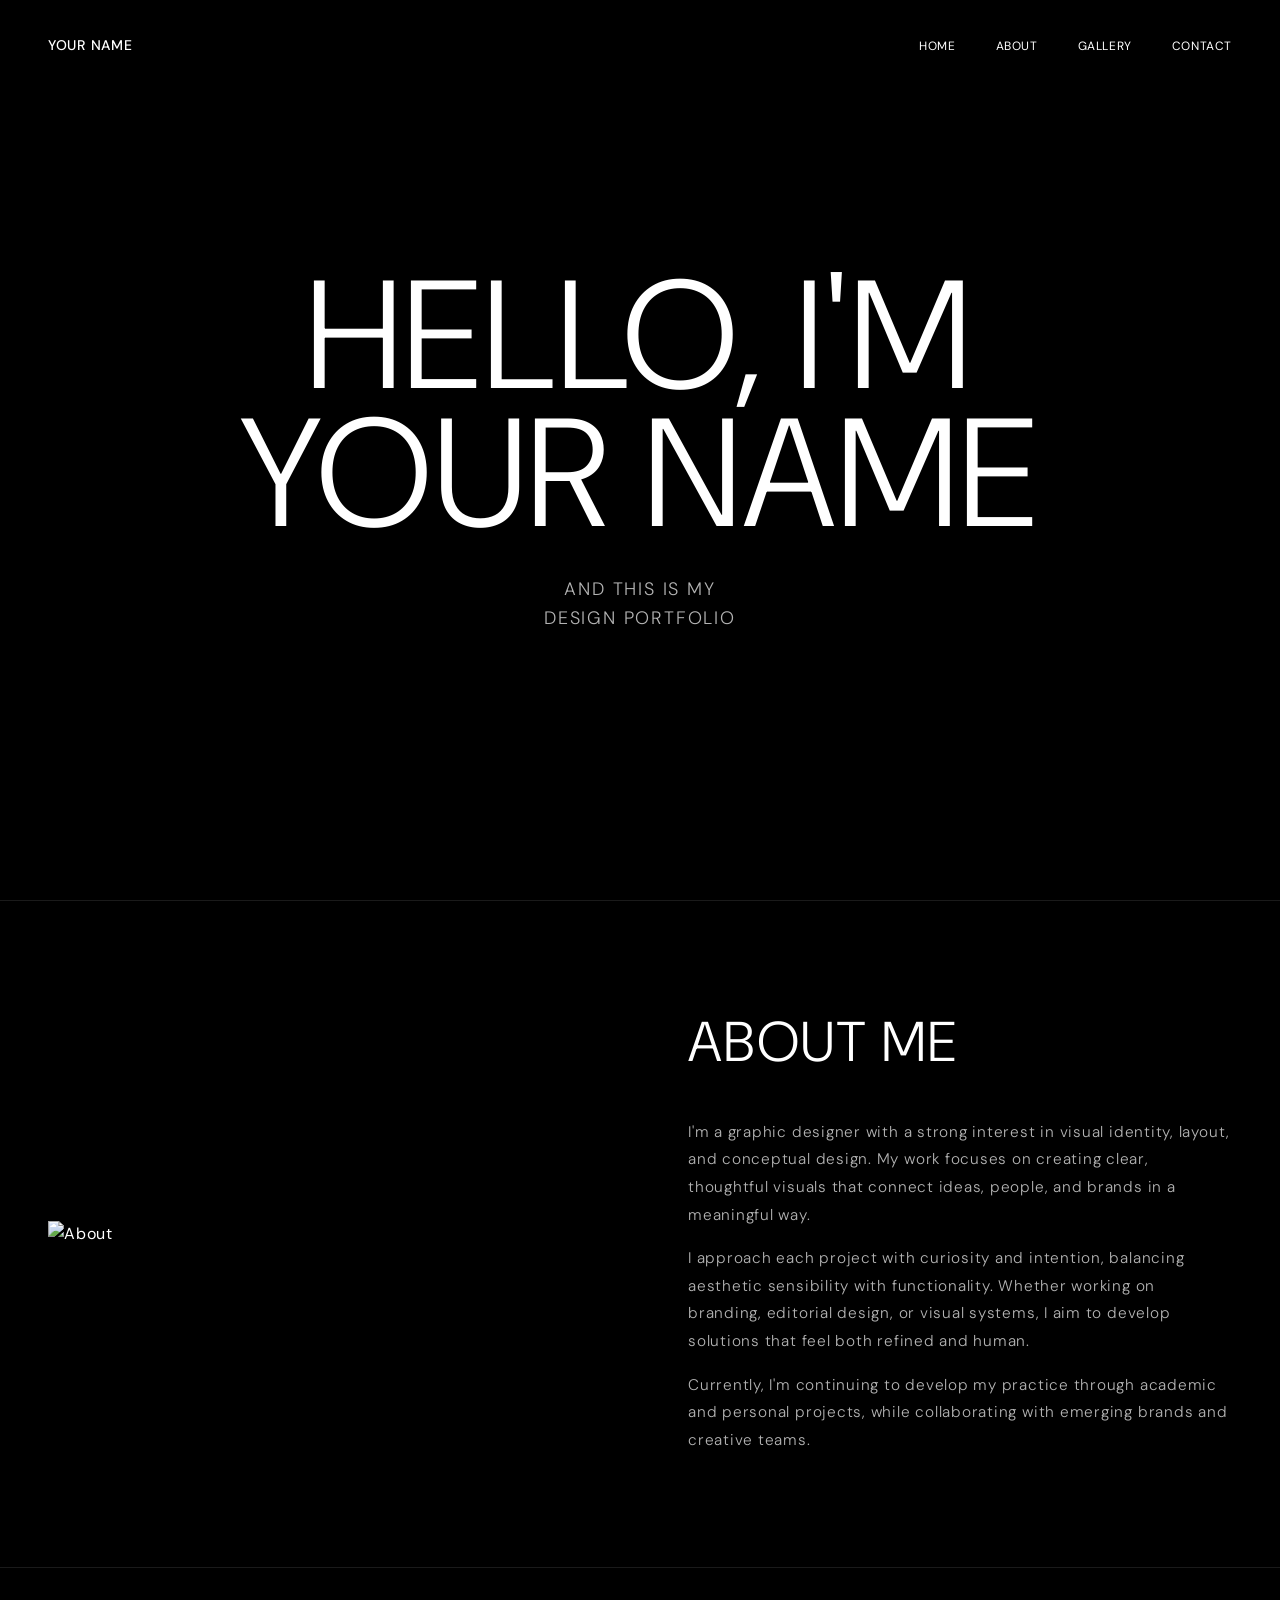
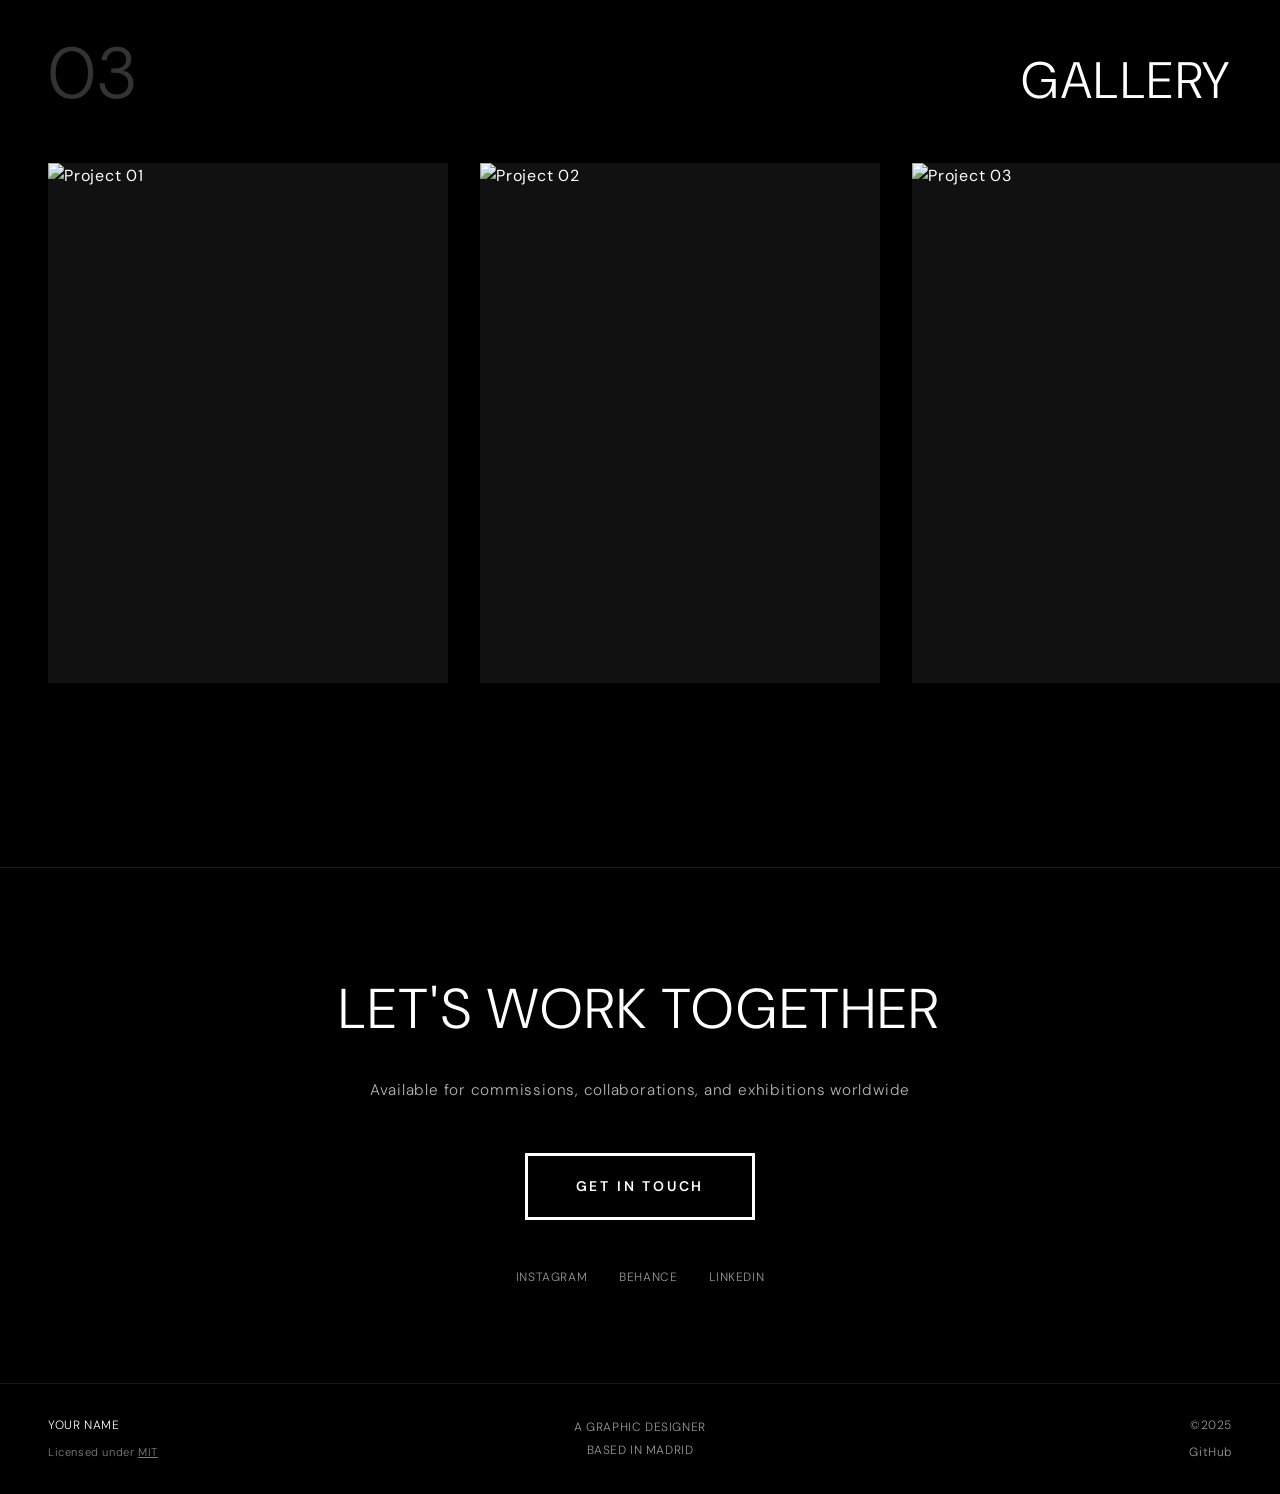
==== commit 0884f086: "Fixed horizontal scroll, added link to Github repo, added MIT license, added prefered-reduced-motion" ====
--- a/index.html
+++ b/index.html
@@ -3,7 +3,7 @@
   <head>
     <meta charset="UTF-8" />
     <meta name="viewport" content="width=device-width, initial-scale=1.0" />
-    <title>Your Name - Photographer</title>
+    <title>Your Name - Portfolio</title>
 
     <!-- Typography -->
     <link rel="preconnect" href="https://fonts.googleapis.com" />
@@ -16,16 +16,20 @@
       href="https://fonts.googleapis.com/css2?family=EB+Garamond:wght@300;400;500;600&display=swap"
       rel="stylesheet"
     />
-    <!-- CSS FILE -->
+
     <link rel="stylesheet" href="./assets/css/claude.css" />
-
-    <!-- JAVASCRIPT FILE -->
-    <script src="./assets/js/main.js" defer></script>
   </head>
-  <body data-bs-spy="scroll" data-bs-target="#navbar">
+  <body>
     <!-- Navigation -->
     <nav id="navbar" class="navbar">
       <a class="navbar-brand" href="#">YOUR NAME</a>
+
+      <button class="hamburger" aria-label="Toggle menu">
+        <span class="hamburger-line"></span>
+        <span class="hamburger-line"></span>
+        <span class="hamburger-line"></span>
+      </button>
+
       <ul class="navbar-nav">
         <li class="nav-item"><a class="nav-link" href="#hero">HOME</a></li>
         <li class="nav-item"><a class="nav-link" href="#about">ABOUT</a></li>
@@ -83,7 +87,7 @@
           <div class="about-text">
             <h2>About Me</h2>
             <p>
-              I’m a graphic designer with a strong interest in visual identity,
+              I'm a graphic designer with a strong interest in visual identity,
               layout, and conceptual design. My work focuses on creating clear,
               thoughtful visuals that connect ideas, people, and brands in a
               meaningful way.
@@ -95,7 +99,7 @@
               solutions that feel both refined and human.
             </p>
             <p>
-              Currently, I’m continuing to develop my practice through academic
+              Currently, I'm continuing to develop my practice through academic
               and personal projects, while collaborating with emerging brands
               and creative teams.
             </p>
@@ -115,7 +119,7 @@
           <article class="project-card">
             <img
               src="https://picsum.photos/400/600?random=3"
-              alt="Notes on Vision"
+              alt="Project 01"
             />
             <div class="project-info">
               <h3 class="project-title">Project 01</h3>
@@ -127,7 +131,7 @@
           <article class="project-card">
             <img
               src="https://picsum.photos/400/600?random=4"
-              alt="Undesignated"
+              alt="Project 02"
             />
             <div class="project-info">
               <h3 class="project-title">Project 02</h3>
@@ -137,7 +141,10 @@
 
           <!-- Project 3 -->
           <article class="project-card">
-            <img src="https://picsum.photos/400/600?random=5" alt="Florence" />
+            <img
+              src="https://picsum.photos/400/600?random=5"
+              alt="Project 03"
+            />
             <div class="project-info">
               <h3 class="project-title">Project 03</h3>
               <p class="project-count">Short Description</p>
@@ -146,7 +153,10 @@
 
           <!-- Project 4 -->
           <article class="project-card">
-            <img src="https://picsum.photos/400/600?random=6" alt="Coherence" />
+            <img
+              src="https://picsum.photos/400/600?random=6"
+              alt="Project 04"
+            />
             <div class="project-info">
               <h3 class="project-title">Project 04</h3>
               <p class="project-count">Short Description</p>
@@ -155,7 +165,10 @@
 
           <!-- Project 5 -->
           <article class="project-card">
-            <img src="https://picsum.photos/400/600?random=7" alt="We Dance" />
+            <img
+              src="https://picsum.photos/400/600?random=7"
+              alt="Project 05"
+            />
             <div class="project-info">
               <h3 class="project-title">Project 05</h3>
               <p class="project-count">Short Description</p>
@@ -166,7 +179,7 @@
           <article class="project-card">
             <img
               src="https://picsum.photos/400/600?random=8"
-              alt="Urban Stories"
+              alt="Project 06"
             />
             <div class="project-info">
               <h3 class="project-title">Project 06</h3>
@@ -178,39 +191,60 @@
 
       <!-- Contact Section -->
       <section id="contact">
-        <h2>Let's Work Together</h2>
-        <p>
-          Available for commissions, collaborations,<br />and exhibitions
-          worldwide
-        </p>
-        <a href="mailto:hello@yourname.com" class="contact-email"
-          >Get in Touch</a
+        <div class="contact-wrapper">
+          <h2 class="contact-title">Let's Work Together</h2>
+          <p class="contact-description">
+            Available for commissions, collaborations, and exhibitions worldwide
+          </p>
+          <a href="mailto:hello@yourname.com" class="contact-button"
+            >GET IN TOUCH</a
+          >
+
+          <div class="contact-social">
+            <a href="https://www.instagram.com/" class="social-link"
+              >Instagram</a
+            >
+            <a href="https://www.behance.net/" class="social-link">Behance</a>
+            <a href="https://www.linkedin.com/" class="social-link">LinkedIn</a>
+          </div>
+        </div>
+      </section>
+    </main>
+
+    <!-- Footer -->
+    <footer class="site-footer">
+      <div class="footer-column footer-left">
+        <span>YOUR NAME</span>
+        <span class="footer-license"
+          >Licensed under
+          <a
+            href="https://opensource.org/licenses/MIT"
+            target="_blank"
+            rel="noopener noreferrer"
+            >MIT</a
+          ></span
         >
-
-        <div class="social-links">
-          <a href="#">Instagram</a>
-          <a href="#">Behance</a>
-          <a href="#">LinkedIn</a>
-        </div>
-      </section>
-    </main>
-
-    <!-- Footer -->
-    <footer>
-      <div class="footer-left">
-        <span>YOUR NAME</span>
       </div>
-      <div class="footer-center">
+      <div class="footer-column footer-center">
         <span>A Graphic Designer</span>
         <span>Based in Madrid</span>
       </div>
-      <div class="footer-right">
+      <div class="footer-column footer-right">
         <span>©2025</span>
+        <a
+          href="https://github.com/yourusername/yourrepo"
+          target="_blank"
+          rel="noopener noreferrer"
+          class="footer-github"
+        >
+          <span>GitHub</span>
+        </a>
       </div>
     </footer>
 
     <!-- GSAP -->
     <script src="https://cdn.jsdelivr.net/npm/gsap@3.12/dist/gsap.min.js"></script>
     <script src="https://cdn.jsdelivr.net/npm/gsap@3.12/dist/ScrollTrigger.min.js"></script>
+    <script src="./assets/js/main.js"></script>
   </body>
 </html>
--- a/assets/css/claude.css
+++ b/assets/css/claude.css
@@ -1,5 +1,5 @@
 /* ==========================================================================
-   Minimalist Photography Portfolio
+   Minimalist Portfolio
    ========================================================================== */
 
 /* --------------------------------------------------------------------------
@@ -71,12 +71,43 @@
 .navbar-brand {
   font-size: 0.875rem;
   font-weight: 500;
-  letter-spacing: 0.1em;
+  letter-spacing: 0.05em;
   transition: opacity 0.3s;
+  z-index: 1001;
 }
 
 .navbar-brand:hover {
   opacity: 0.6;
+}
+
+.hamburger {
+  display: none;
+  flex-direction: column;
+  gap: 5px;
+  background: none;
+  border: none;
+  cursor: pointer;
+  padding: 0.5rem;
+  z-index: 1001;
+}
+
+.hamburger-line {
+  width: 25px;
+  height: 2px;
+  background-color: var(--color-text);
+  transition: all 0.3s ease;
+}
+
+.hamburger.active .hamburger-line:nth-child(1) {
+  transform: rotate(45deg) translate(7px, 7px);
+}
+
+.hamburger.active .hamburger-line:nth-child(2) {
+  opacity: 0;
+}
+
+.hamburger.active .hamburger-line:nth-child(3) {
+  transform: rotate(-45deg) translate(7px, -7px);
 }
 
 .navbar-nav {
@@ -88,13 +119,12 @@
 .nav-link {
   font-size: 0.75rem;
   font-weight: 400;
-  letter-spacing: 0.15em;
+  letter-spacing: 0.05em;
   transition: opacity 0.3s;
   text-transform: uppercase;
 }
 
-.nav-link:hover,
-.nav-link.active {
+.nav-link:hover {
   opacity: 0.6;
 }
 
@@ -227,25 +257,27 @@
    6. Projects/Gallery Section
    -------------------------------------------------------------------------- */
 #projects {
-  padding: var(--spacing-xl) var(--spacing-lg);
+  padding: var(--spacing-lg) var(--spacing-lg);
   border-top: 1px solid var(--color-border);
+  overflow: hidden;
+  min-height: 100vh;
 }
 
 .section-header {
   display: flex;
   justify-content: space-between;
   align-items: baseline;
-  margin-bottom: var(--spacing-lg);
+  margin-bottom: var(--spacing-md);
 }
 
 .section-number {
-  font-size: clamp(3rem, 8vw, 6rem);
+  font-size: clamp(2.5rem, 6vw, 4.5rem);
   font-weight: 300;
   opacity: 0.2;
 }
 
 .section-title {
-  font-size: clamp(2rem, 6vw, 5rem);
+  font-size: clamp(1.5rem, 4vw, 3.5rem);
   font-weight: 300;
   letter-spacing: 0.05em;
   text-transform: uppercase;
@@ -254,29 +286,17 @@
 .projects-grid {
   display: flex;
   gap: 2rem;
-  overflow-x: auto;
-  overflow-y: hidden;
-  scroll-snap-type: x mandatory;
-  scroll-behavior: smooth;
   padding-bottom: 2rem;
-  -webkit-overflow-scrolling: touch;
-  scrollbar-width: none; /* Firefox */
-  -ms-overflow-style: none; /* IE and Edge */
-}
-
-/* Hide scrollbar for Chrome, Safari and Opera */
-.projects-grid::-webkit-scrollbar {
-  display: none;
+  will-change: transform;
 }
 
 .project-card {
   position: relative;
   overflow: hidden;
   flex: 0 0 400px;
-  aspect-ratio: 3/4;
+  height: 520px;
   cursor: pointer;
   background: #111;
-  scroll-snap-align: start;
 }
 
 .project-card img {
@@ -324,90 +344,120 @@
 }
 
 /* --------------------------------------------------------------------------
-   7. Contact Section
+   7. Contact Section - REBUILT FROM SCRATCH
    -------------------------------------------------------------------------- */
 #contact {
-  padding: var(--spacing-xl) var(--spacing-lg);
+  padding: 6rem 3rem;
   border-top: 1px solid var(--color-border);
+  background-color: var(--color-bg);
+}
+
+.contact-wrapper {
+  max-width: 800px;
+  margin: 0 auto;
   text-align: center;
 }
 
-#contact h2 {
+.contact-title {
   font-size: clamp(2rem, 5vw, 3.5rem);
   font-weight: 300;
   letter-spacing: 0.05em;
-  margin-bottom: var(--spacing-md);
-  text-transform: uppercase;
-}
-
-#contact p {
+  margin-bottom: 1.5rem;
+  text-transform: uppercase;
+  color: var(--color-text);
+}
+
+.contact-description {
   font-size: clamp(0.875rem, 1.2vw, 1rem);
   font-weight: 300;
   letter-spacing: 0.05em;
+  line-height: 1.8;
   opacity: 0.7;
-  margin-bottom: var(--spacing-lg);
-}
-
-.contact-email {
+  margin-bottom: 3rem;
+  color: var(--color-text);
+}
+
+.contact-button {
   display: inline-block;
-  font-size: clamp(0.875rem, 1.5vw, 1rem);
-  font-weight: 500;
-  letter-spacing: 0.15em;
-  padding: 1.25rem 3rem;
-  border: 2px solid #ffffff;
-  transition: var(--transition);
-  text-transform: uppercase;
+  padding: 1.2rem 3rem;
+  font-size: 0.875rem;
+  font-weight: 600;
+  letter-spacing: 0.2em;
+  text-transform: uppercase;
+  text-decoration: none;
   color: #ffffff;
-  margin-bottom: 2rem;
-}
-
-.contact-email:hover {
-  background: #ffffff;
+  background-color: #000000;
+  border: 3px solid #ffffff;
+  transition: all 0.3s ease;
+  cursor: pointer;
+}
+
+.contact-button:hover {
+  background-color: #ffffff;
   color: #000000;
 }
 
-.social-links {
+.contact-social {
   display: flex;
   justify-content: center;
   gap: 2rem;
-  margin-top: var(--spacing-lg);
-}
-
-.social-links a {
+  margin-top: 3rem;
+}
+
+.social-link {
   font-size: 0.75rem;
   font-weight: 300;
-  letter-spacing: 0.15em;
+  letter-spacing: 0.05em;
+  text-transform: uppercase;
+  text-decoration: none;
+  color: var(--color-text);
   opacity: 0.6;
-  transition: opacity 0.3s;
-  text-transform: uppercase;
-}
-
-.social-links a:hover {
+  transition: opacity 0.3s ease;
+}
+
+.social-link:hover {
   opacity: 1;
 }
 
 /* --------------------------------------------------------------------------
-   8. Footer
-   -------------------------------------------------------------------------- */
-footer {
+   8. Footer - REBUILT FROM SCRATCH
+   -------------------------------------------------------------------------- */
+.site-footer {
   display: flex;
   justify-content: space-between;
   align-items: center;
   padding: 2rem 3rem;
+  border-top: 1px solid var(--color-border);
+  background-color: var(--color-bg);
+}
+
+.footer-column {
+  flex: 1;
   font-size: 0.75rem;
   font-weight: 300;
-  letter-spacing: 0.1em;
-  border-top: 1px solid var(--color-border);
-}
-
-.footer-left,
-.footer-center,
-.footer-right {
-  flex: 1;
+  letter-spacing: 0.05em;
+  color: var(--color-text);
+  display: flex;
+  flex-direction: column;
+  gap: 0.5rem;
 }
 
 .footer-left {
   text-align: left;
+}
+
+.footer-license {
+  font-size: 0.7rem;
+  opacity: 0.5;
+}
+
+.footer-license a {
+  text-decoration: underline;
+  transition: opacity 0.3s;
+}
+
+.footer-license a:hover {
+  opacity: 1;
 }
 
 .footer-center {
@@ -425,6 +475,16 @@
   opacity: 0.6;
 }
 
+.footer-github {
+  font-size: 0.75rem;
+  text-decoration: none;
+  transition: opacity 0.3s;
+}
+
+.footer-github:hover {
+  opacity: 1;
+}
+
 /* --------------------------------------------------------------------------
    9. Responsive
    -------------------------------------------------------------------------- */
@@ -436,22 +496,22 @@
 
   .hero-image-1 {
     top: 10%;
-    left: 5%;
+    left: 50%;
   }
 
   .hero-image-2 {
     top: 60%;
-    left: 8%;
+    right: 8%;
   }
 
   .hero-image-3 {
     top: 15%;
-    right: 5%;
+    right: 25%;
   }
 
   .hero-image-4 {
     bottom: 10%;
-    right: 5%;
+    left: 25%;
   }
 
   .hero-image-5 {
@@ -460,13 +520,40 @@
 }
 
 @media (max-width: 768px) {
-  .navbar,
-  footer {
+  .navbar {
     padding: 1.5rem 2rem;
   }
 
+  .hamburger {
+    display: flex;
+  }
+
   .navbar-nav {
-    gap: 1.5rem;
+    position: fixed;
+    top: 0;
+    right: -100%;
+    width: 70%;
+    max-width: 300px;
+    height: 100vh;
+    background: rgba(0, 0, 0, 0.98);
+    flex-direction: column;
+    justify-content: center;
+    align-items: center;
+    gap: 2rem;
+    transition: right 0.3s ease;
+    padding: 2rem;
+  }
+
+  .navbar-nav.active {
+    right: 0;
+  }
+
+  .nav-link {
+    font-size: 1rem;
+  }
+
+  .site-footer {
+    padding: 1.5rem 2rem;
   }
 
   .hero {
@@ -485,7 +572,7 @@
 
   .hero-image-1 {
     top: 5%;
-    left: 5%;
+    left: 50%;
   }
 
   .hero-image-3 {
@@ -515,10 +602,16 @@
   }
 
   .project-card {
-    flex: 0 0 300px;
-  }
-
-  footer {
+    flex: 0 0 280px;
+    height: 380px;
+  }
+
+  .contact-social {
+    flex-direction: column;
+    gap: 1rem;
+  }
+
+  .site-footer {
     flex-direction: column;
     gap: 1rem;
     text-align: center;
@@ -565,14 +658,25 @@
   scroll-behavior: smooth;
 }
 
+/* --------------------------------------------------------------------------
+   11. Accessibility - Reduced Motion
+   -------------------------------------------------------------------------- */
 @media (prefers-reduced-motion: reduce) {
   html {
     scroll-behavior: auto;
   }
 
-  * {
+  *,
+  *::before,
+  *::after {
     animation-duration: 0.01ms !important;
     animation-iteration-count: 1 !important;
     transition-duration: 0.01ms !important;
-  }
-}
+    scroll-behavior: auto !important;
+  }
+
+  .hero-image {
+    opacity: 1 !important;
+    transform: none !important;
+  }
+}
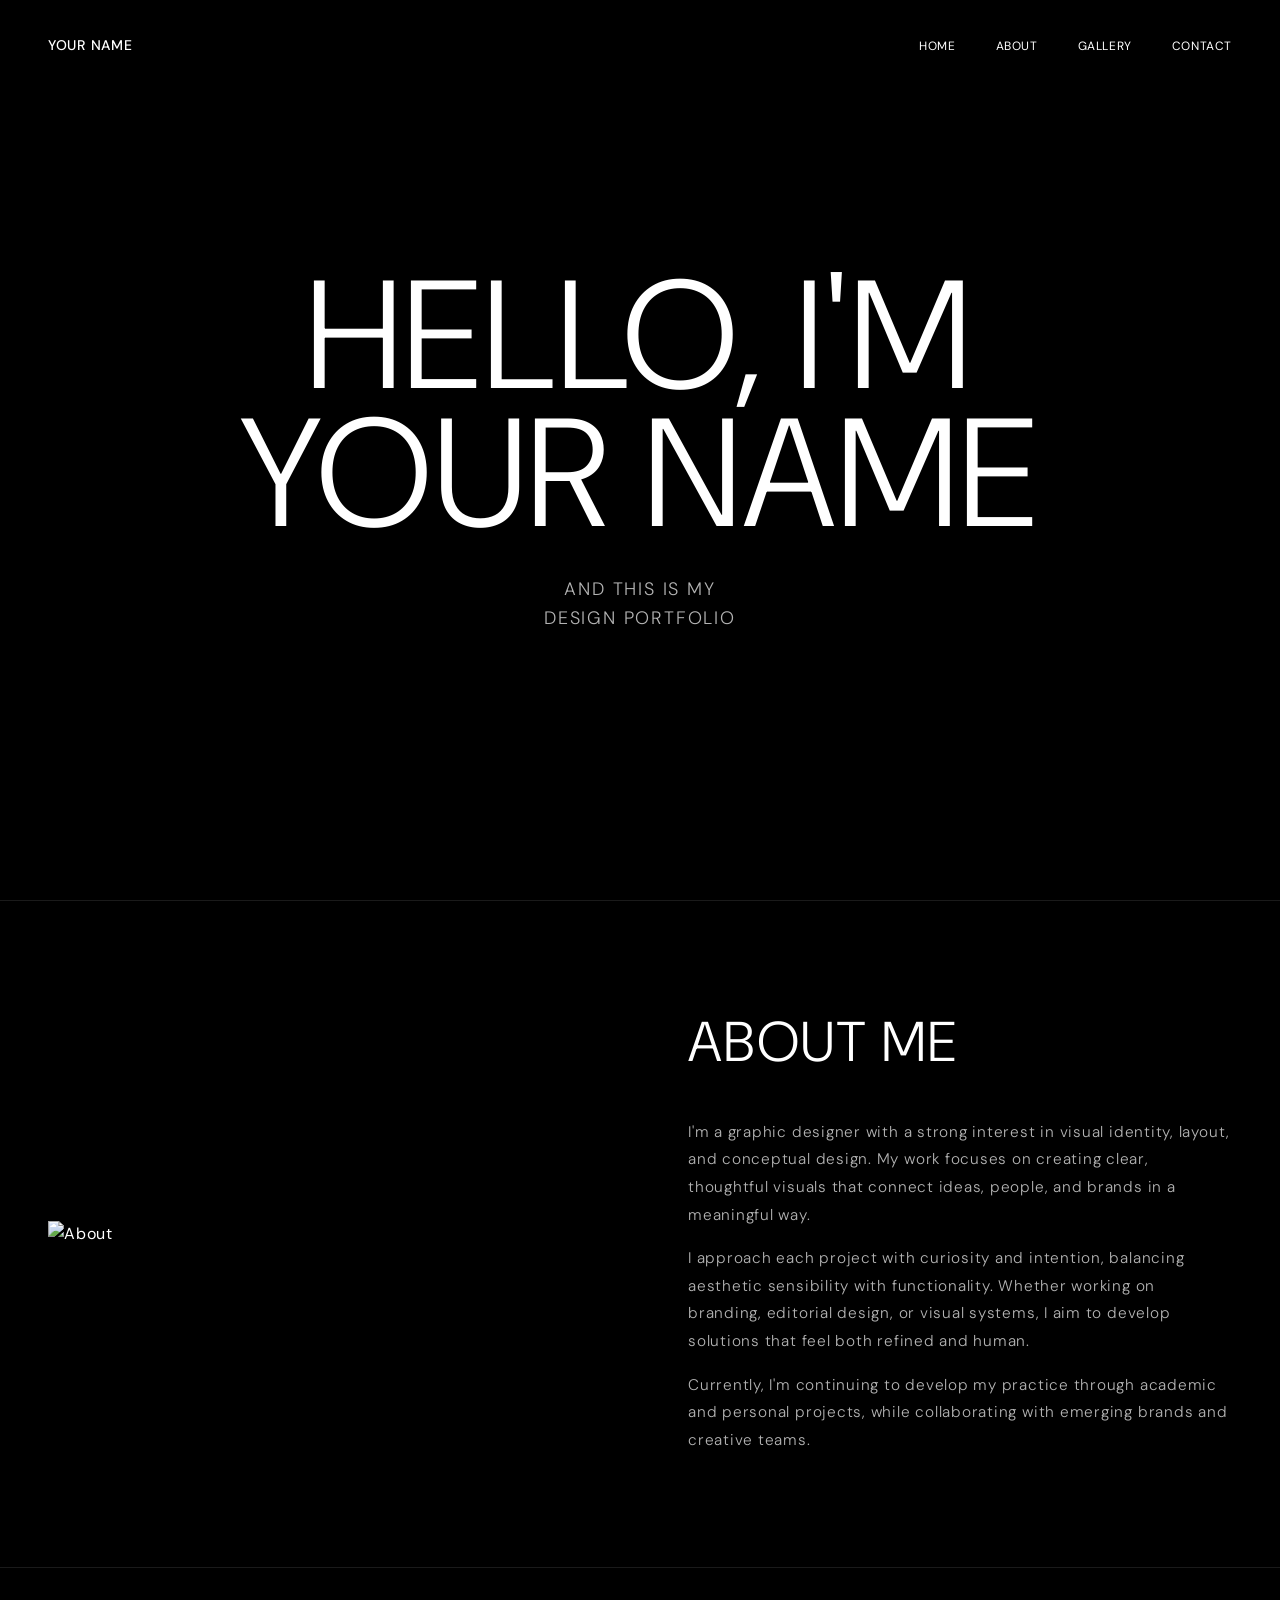
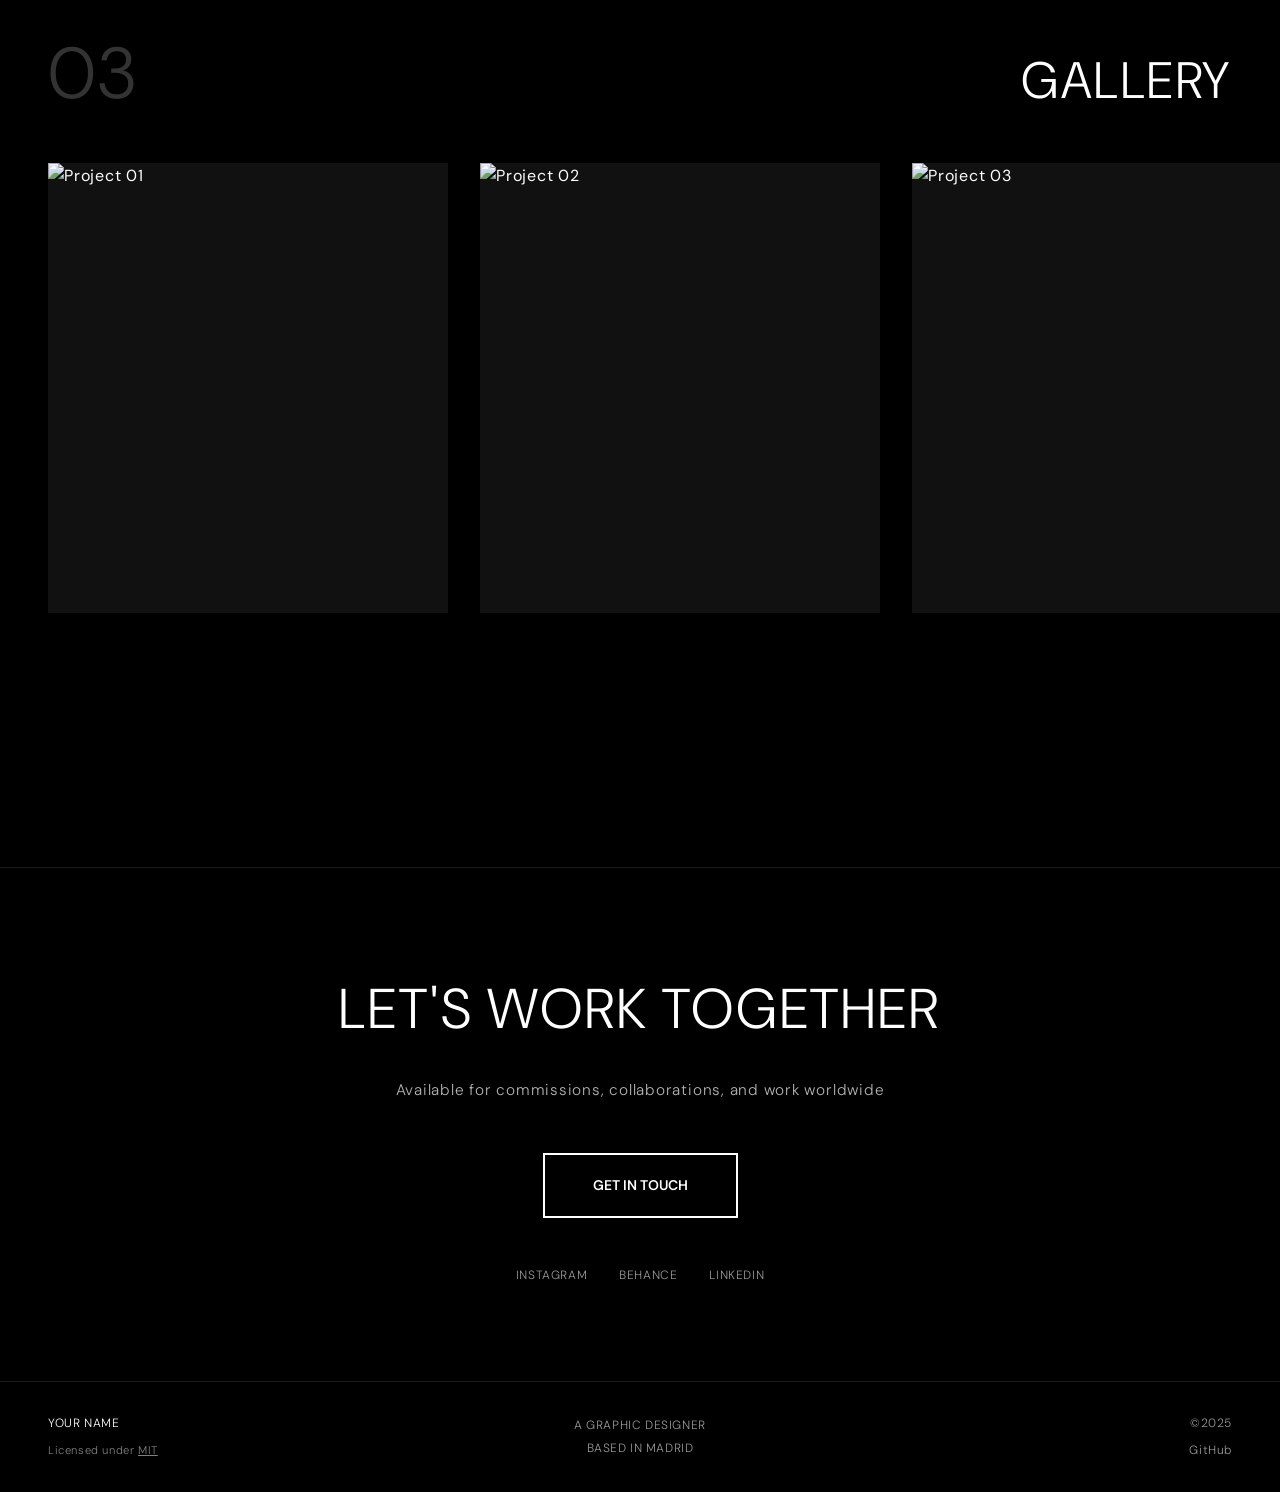
==== commit 40c81e82: "Added photos in ImageKit.io, etc" ====
--- a/index.html
+++ b/index.html
@@ -17,7 +17,7 @@
       rel="stylesheet"
     />
 
-    <link rel="stylesheet" href="./assets/css/claude.css" />
+    <link rel="stylesheet" href="./assets/css/index.css" />
   </head>
   <body>
     <!-- Navigation -->
@@ -52,27 +52,27 @@
 
         <!-- Floating Images -->
         <img
-          src="https://picsum.photos/280/380?random=1"
+          src="https://ik.imagekit.io/luciaantonb/3fb599ca4179d20f0cb68d8b500c519b.jpg"
           alt="Portrait 1"
           class="hero-image hero-image-1"
         />
         <img
-          src="https://picsum.photos/320/420?random=2"
+          src="https://ik.imagekit.io/luciaantonb/2fedd195865fd1ba2476e88710a57ee1.jpg"
           alt="Portrait 2"
           class="hero-image hero-image-2"
         />
         <img
-          src="https://picsum.photos/260/340?random=3"
+          src="https://ik.imagekit.io/luciaantonb/7bdcd484fb33b9f869bd63b3fb65c452.jpg"
           alt="Portrait 3"
           class="hero-image hero-image-3"
         />
         <img
-          src="https://picsum.photos/300/400?random=4"
+          src="https://ik.imagekit.io/luciaantonb/6663de997b89ce496cd7875b8b89f9b8.jpg"
           alt="Portrait 4"
           class="hero-image hero-image-4"
         />
         <img
-          src="https://picsum.photos/290/390?random=5"
+          src="https://ik.imagekit.io/luciaantonb/963a105ffae609ae631b7de2cdeddcc0.jpg"
           alt="Portrait 5"
           class="hero-image hero-image-5"
         />
@@ -82,7 +82,10 @@
       <section id="about">
         <div class="about-grid">
           <div class="about-image">
-            <img src="https://picsum.photos/600/700?random=2" alt="About" />
+            <img
+              src="https://ik.imagekit.io/luciaantonb/0bb7fc054d69240987e8d6cad222c46c.jpg"
+              alt="About"
+            />
           </div>
           <div class="about-text">
             <h2>About Me</h2>
@@ -118,7 +121,7 @@
           <!-- Project 1 -->
           <article class="project-card">
             <img
-              src="https://picsum.photos/400/600?random=3"
+              src="https://ik.imagekit.io/luciaantonb/fdc214af0b5e35fe9488601bb90066ed.jpg"
               alt="Project 01"
             />
             <div class="project-info">
@@ -130,7 +133,7 @@
           <!-- Project 2 -->
           <article class="project-card">
             <img
-              src="https://picsum.photos/400/600?random=4"
+              src="https://ik.imagekit.io/luciaantonb/a05ccefe0f6f787df78866a8d09d770c.jpg"
               alt="Project 02"
             />
             <div class="project-info">
@@ -142,7 +145,7 @@
           <!-- Project 3 -->
           <article class="project-card">
             <img
-              src="https://picsum.photos/400/600?random=5"
+              src="https://ik.imagekit.io/luciaantonb/8e37ef6166ac67d665b307a697c6b0c7.jpg"
               alt="Project 03"
             />
             <div class="project-info">
@@ -154,7 +157,7 @@
           <!-- Project 4 -->
           <article class="project-card">
             <img
-              src="https://picsum.photos/400/600?random=6"
+              src="https://ik.imagekit.io/luciaantonb/b6339e55a9d00de98d241edb32b4560d.jpg"
               alt="Project 04"
             />
             <div class="project-info">
@@ -166,7 +169,7 @@
           <!-- Project 5 -->
           <article class="project-card">
             <img
-              src="https://picsum.photos/400/600?random=7"
+              src="https://ik.imagekit.io/luciaantonb/15f1fae433db3268735d5caa8f8064f6.jpg"
               alt="Project 05"
             />
             <div class="project-info">
@@ -178,7 +181,7 @@
           <!-- Project 6 -->
           <article class="project-card">
             <img
-              src="https://picsum.photos/400/600?random=8"
+              src="https://ik.imagekit.io/luciaantonb/97317a105202967b0e77155964ee0752.jpg"
               alt="Project 06"
             />
             <div class="project-info">
@@ -194,7 +197,7 @@
         <div class="contact-wrapper">
           <h2 class="contact-title">Let's Work Together</h2>
           <p class="contact-description">
-            Available for commissions, collaborations, and exhibitions worldwide
+            Available for commissions, collaborations, and work worldwide
           </p>
           <a href="mailto:hello@yourname.com" class="contact-button"
             >GET IN TOUCH</a
@@ -232,7 +235,7 @@
       <div class="footer-column footer-right">
         <span>©2025</span>
         <a
-          href="https://github.com/yourusername/yourrepo"
+          href="https://github.com/luciaantonb/Portfolio-template-AntonLucia"
           target="_blank"
           rel="noopener noreferrer"
           class="footer-github"
--- a/assets/css/index.css
+++ b/assets/css/index.css
@@ -0,0 +1,14 @@
+/*barrel pattern design*/
+
+@import url(theme.css);
+@import url(base.css);
+@import url(navigation.css);
+@import url(hero.css);
+@import url(about.css);
+@import url(gallery.css);
+@import url(contact.css);
+@import url(footer.css);
+@import url(accessibility.css);
+@import url(utilities.css);
+@import url(responsive.css);
+@import url(404.css);
